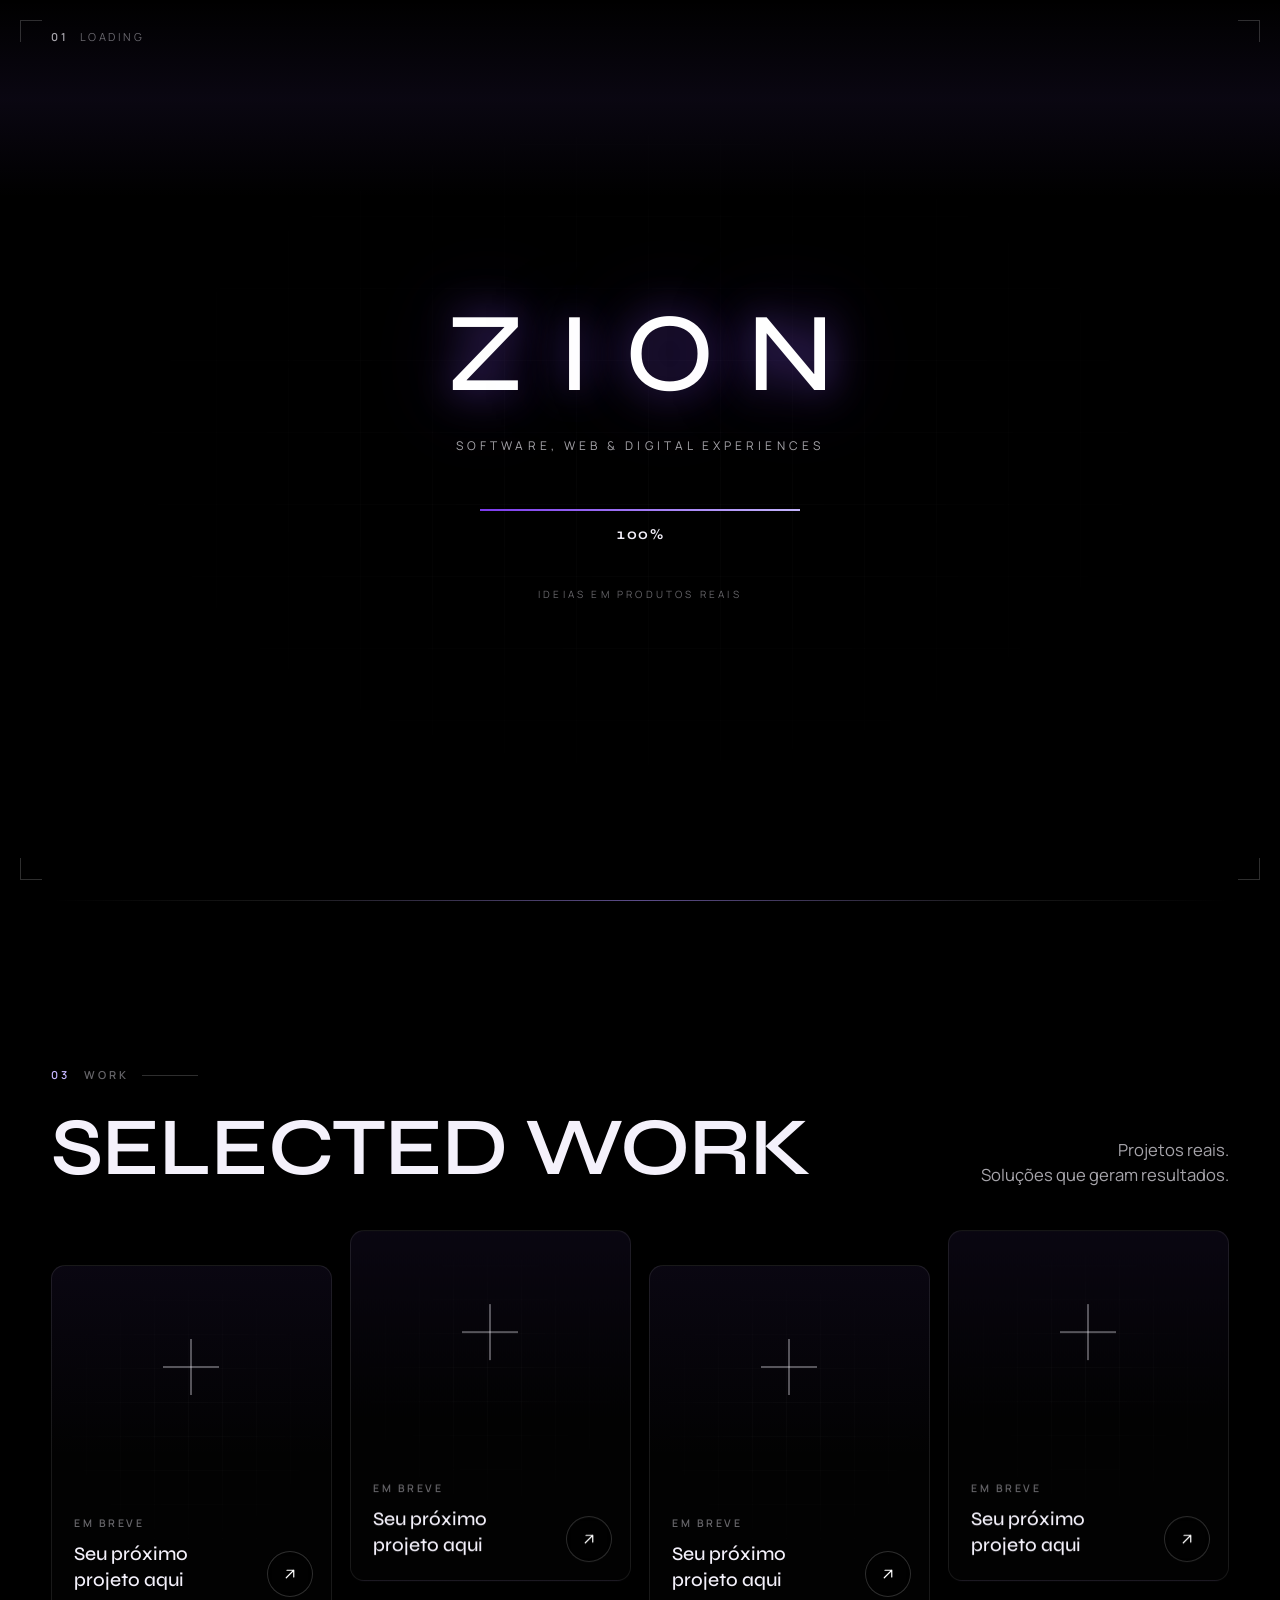
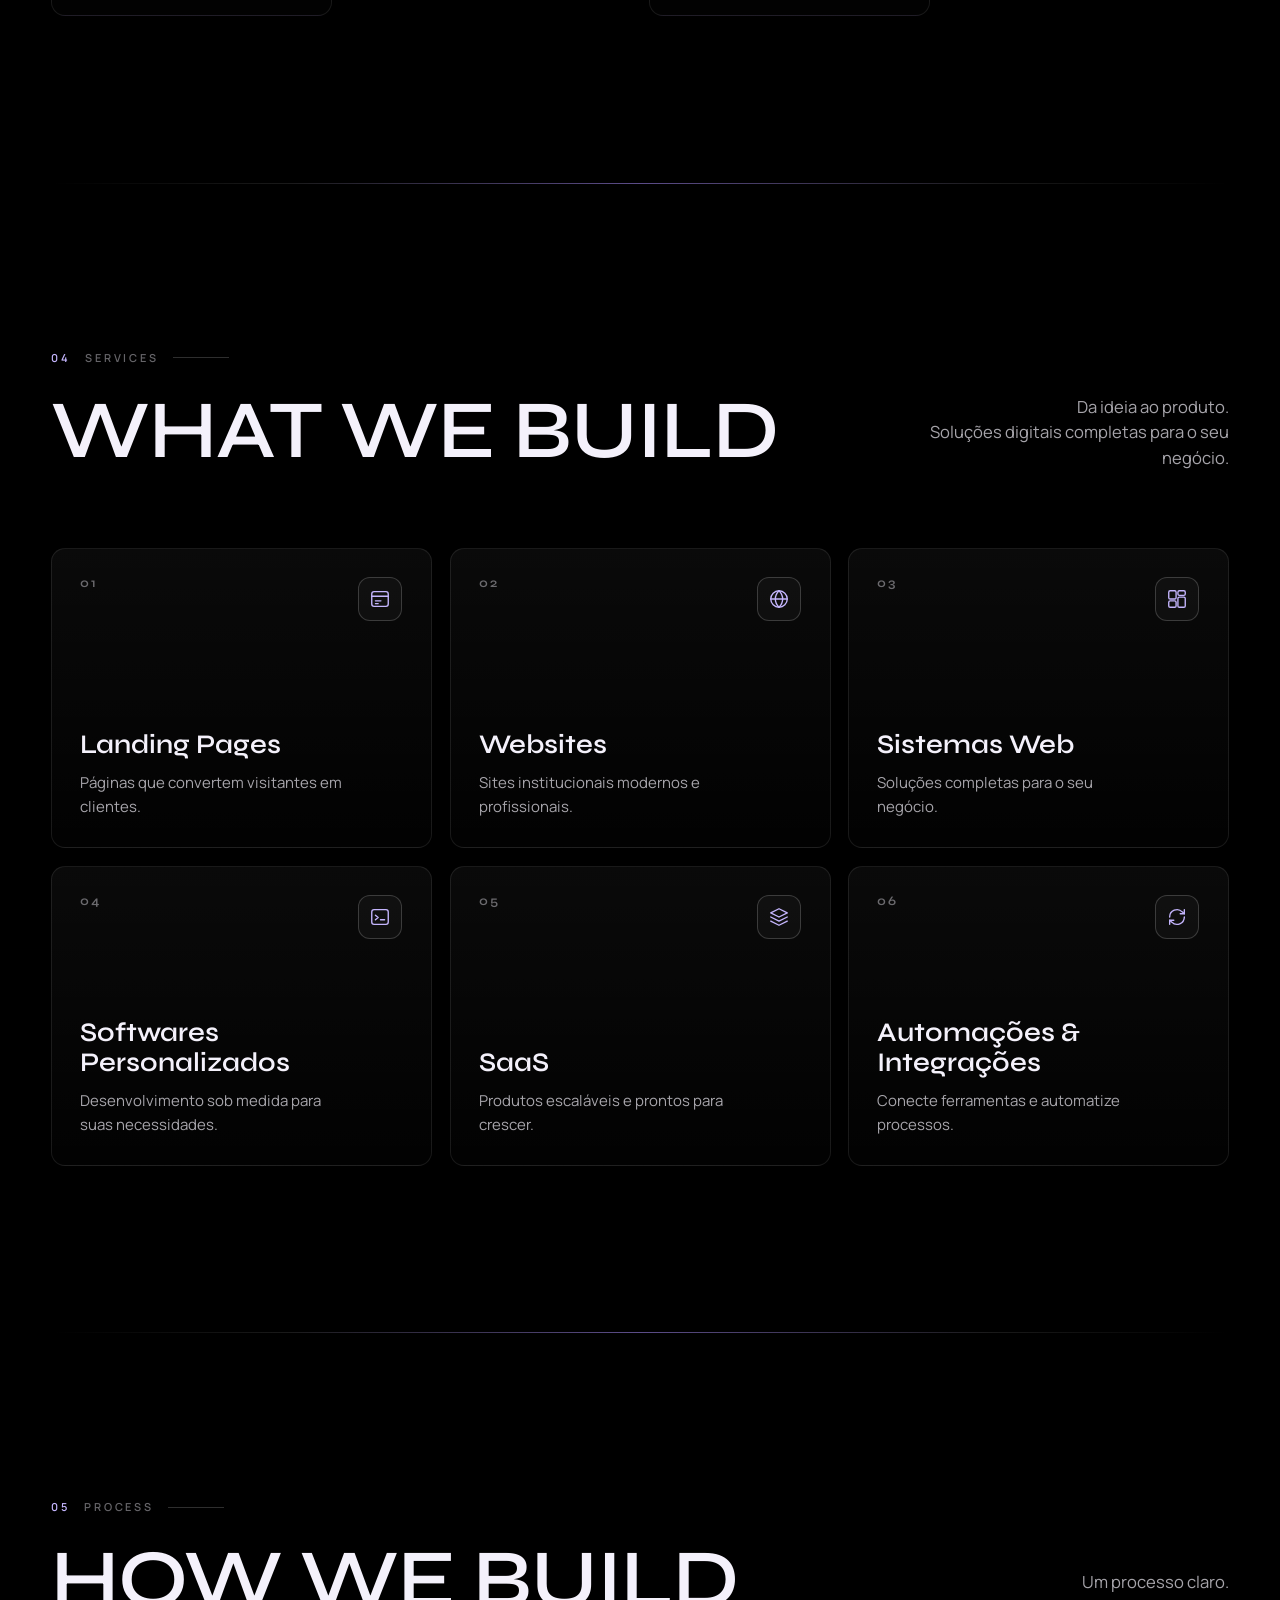
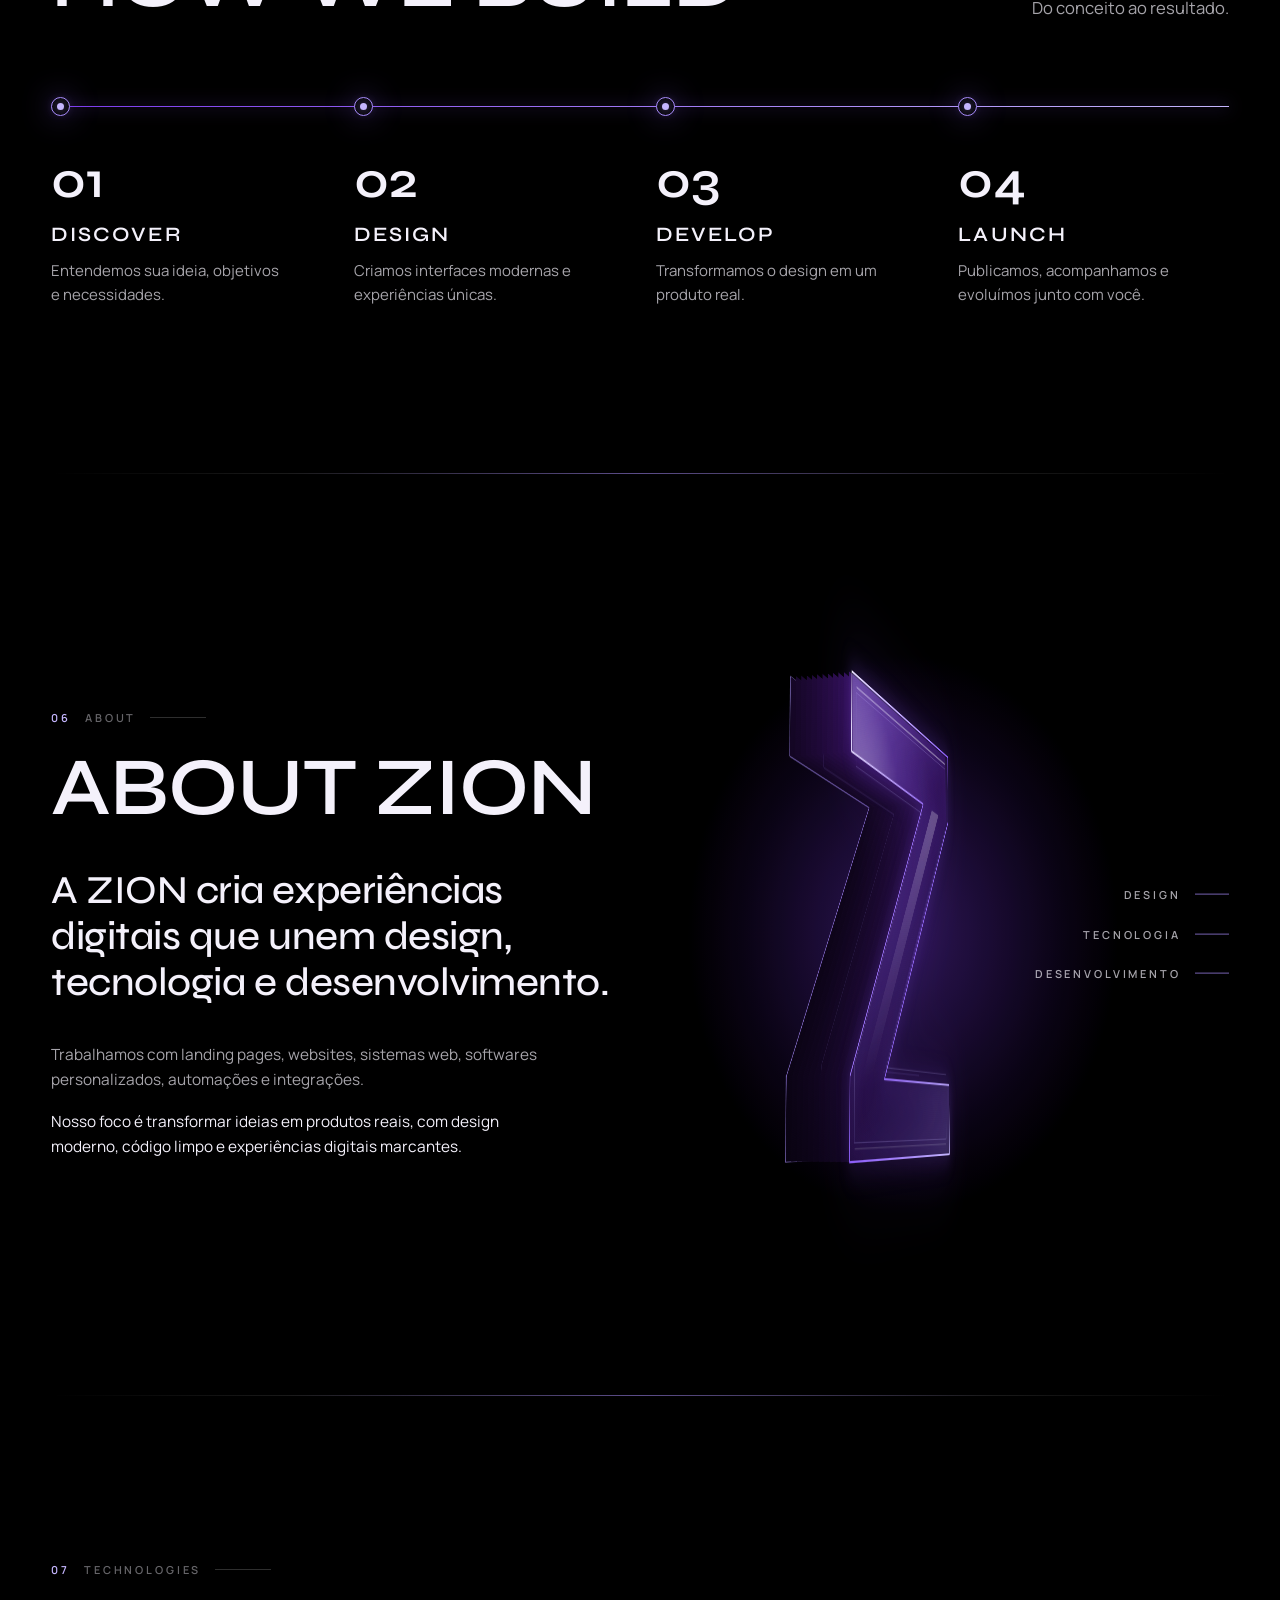
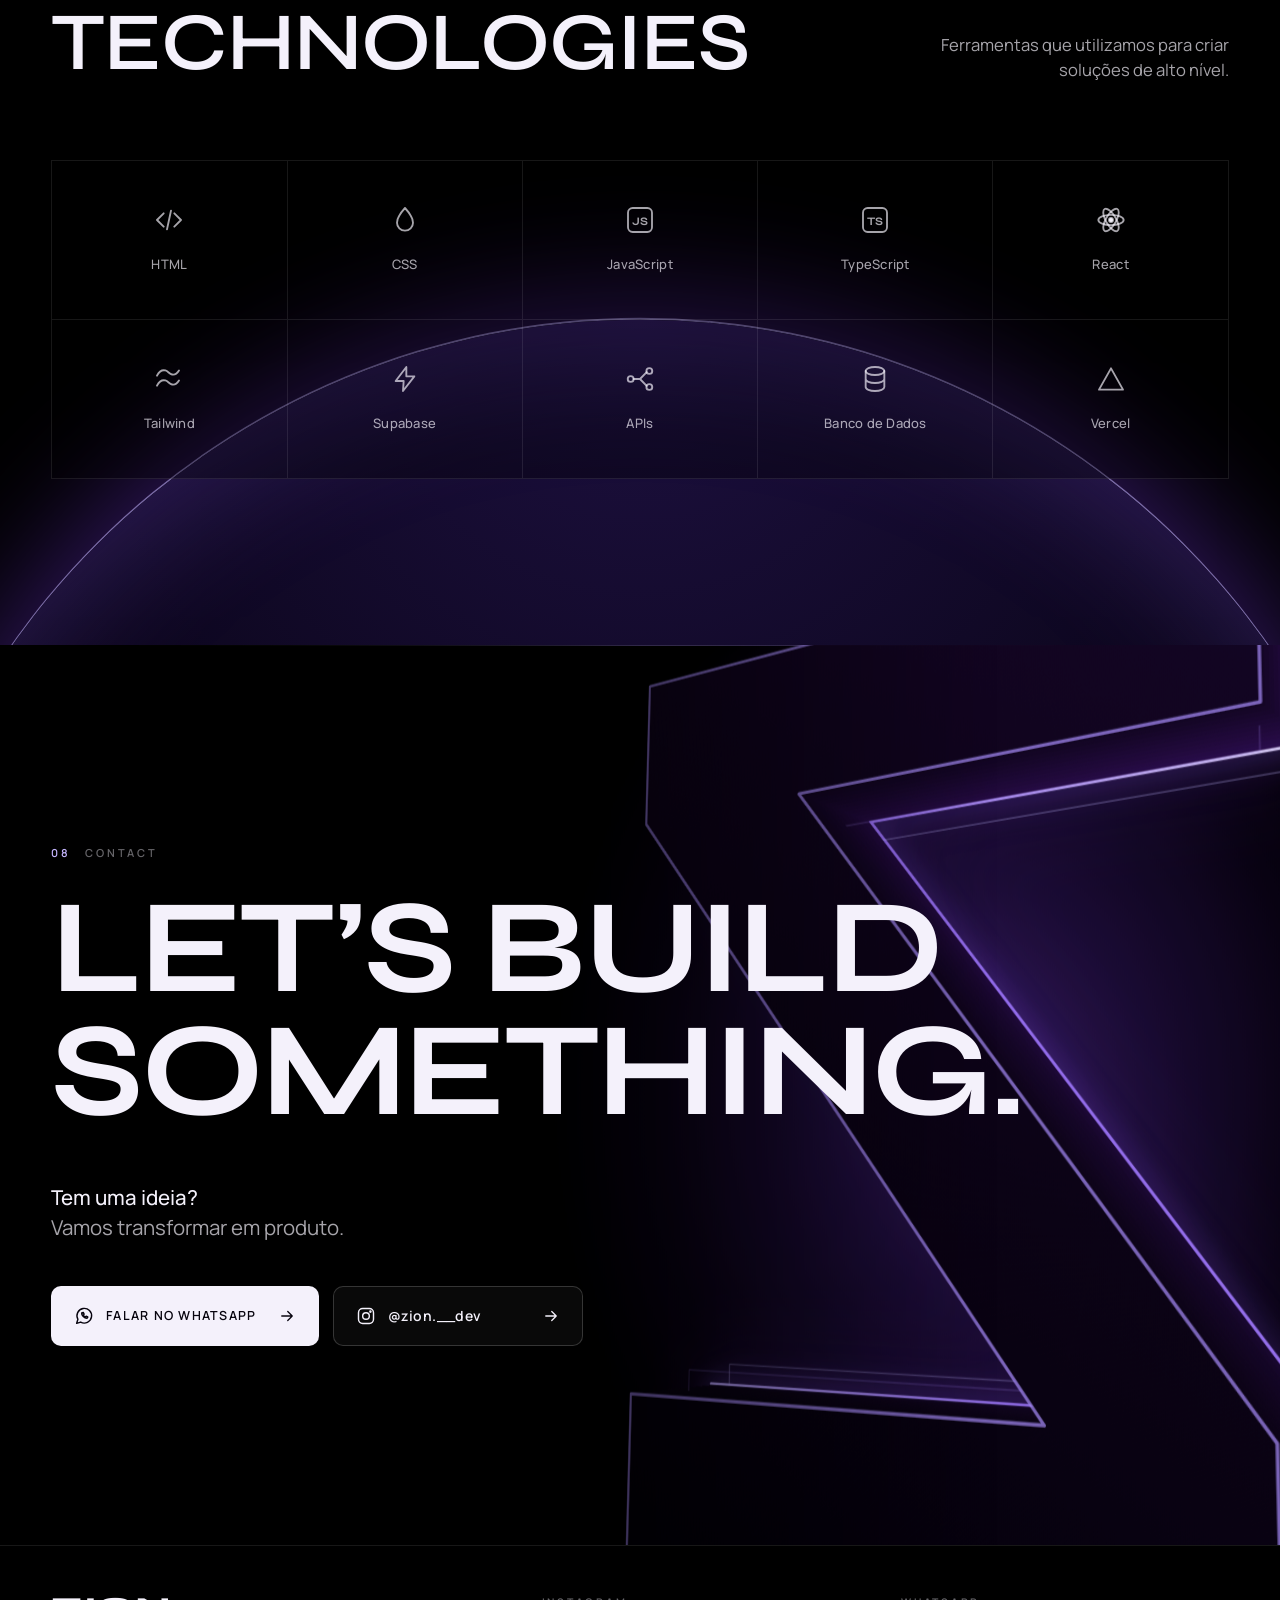
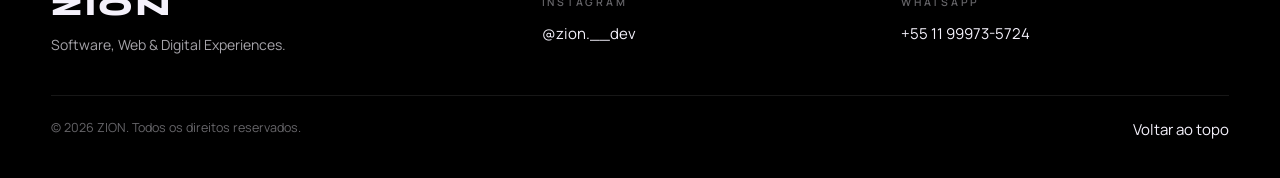
==== index.html @ 2db2b6b7 "Add files via upload" ====
<!doctype html>
<html lang="pt-BR">
<head>
<meta charset="utf-8">
<meta name="viewport" content="width=device-width, initial-scale=1, viewport-fit=cover">
<title>ZION — Software, Web &amp; Digital Experiences</title>
<meta name="description" content="A ZION cria landing pages, websites, sistemas, softwares personalizados e experiências digitais modernas.">
<meta name="robots" content="index, follow, max-image-preview:large">
<meta name="theme-color" content="#000000">
<meta name="color-scheme" content="dark">

<link rel="icon" href="favicon.svg" type="image/svg+xml">
<link rel="apple-touch-icon" href="favicon.svg">

<!-- Open Graph / Twitter
     Depois de publicar, troque "og-image.png" pelo endereço completo (ex.: https://seudominio.com/og-image.png)
     e adicione <link rel="canonical" href="https://seudominio.com/"> -->
<meta property="og:type" content="website">
<meta property="og:locale" content="pt_BR">
<meta property="og:site_name" content="ZION">
<meta property="og:title" content="ZION — Software, Web &amp; Digital Experiences">
<meta property="og:description" content="A ZION cria landing pages, websites, sistemas, softwares personalizados e experiências digitais modernas.">
<meta property="og:image" content="og-image.png">
<meta property="og:image:width" content="1200">
<meta property="og:image:height" content="630">
<meta property="og:image:alt" content="ZION — um grande Z 3D em cristal roxo sobre fundo preto">
<meta name="twitter:card" content="summary_large_image">
<meta name="twitter:title" content="ZION — Software, Web &amp; Digital Experiences">
<meta name="twitter:description" content="A ZION cria landing pages, websites, sistemas, softwares personalizados e experiências digitais modernas.">
<meta name="twitter:image" content="og-image.png">

<link rel="preconnect" href="https://fonts.googleapis.com">
<link rel="preconnect" href="https://fonts.gstatic.com" crossorigin>
<link href="https://fonts.googleapis.com/css2?family=Manrope:wght@300;400;500;600;700&family=Syne:wght@500;600;700;800&display=swap" rel="stylesheet">

<script type="application/ld+json">
{
  "@context": "https://schema.org",
  "@type": "ProfessionalService",
  "name": "ZION",
  "slogan": "Software, Web & Digital Experiences",
  "description": "A ZION cria landing pages, websites, sistemas, softwares personalizados e experiências digitais modernas.",
  "telephone": "+5511999735724",
  "sameAs": ["https://instagram.com/zion.__dev"],
  "serviceType": ["Landing Pages", "Websites", "Sistemas Web", "Softwares Personalizados", "SaaS", "Automações e Integrações"]
}
</script>

<script>
  /* Marca o documento como "com JS" e decide se o loading aparece (apenas 1x por sessão). */
  (function () {
    var r = document.documentElement;
    r.classList.add('js');
    var seen = false;
    try { seen = sessionStorage.getItem('zion:loaded') === '1'; } catch (e) {}
    if (!seen) r.classList.add('is-loading');
    /* rede de segurança: nunca deixa o loading preso */
    setTimeout(function () { r.classList.remove('is-loading'); }, 9000);
  })();
</script>

<link rel="stylesheet" href="style.css">
</head>

<body>
<a class="skip" href="#work">Ir para o conteúdo</a>

<!-- Ícones reutilizáveis -->
<svg width="0" height="0" style="position:absolute" aria-hidden="true" focusable="false">
  <symbol id="i-arrow" viewBox="0 0 24 24"><path d="M5 12h14M13 6l6 6-6 6"/></symbol>
  <symbol id="i-up-right" viewBox="0 0 24 24"><path d="M7 17 17 7M8 7h9v9"/></symbol>
  <symbol id="i-insta" viewBox="0 0 24 24"><rect x="3" y="3" width="18" height="18" rx="5"/><circle cx="12" cy="12" r="4"/><circle cx="17.3" cy="6.7" r=".7" fill="currentColor"/></symbol>
  <symbol id="i-wa" viewBox="0 0 24 24"><path d="M3.2 20.8 4.7 16A8.8 8.8 0 1 1 8 19.3z"/><path d="M9.2 8.4c-.3 2.9 3.2 6.4 6.3 6.4l1.1-1.6-2.1-1-1 .9a4.4 4.4 0 0 1-2.3-2.3l.9-1-1-2.1z"/></symbol>
</svg>

<!-- =========================================================
     01 — LOADING
     ========================================================= -->
<div class="loader" id="loader" aria-hidden="true">
  <div class="loader__grid"></div>
  <i class="loader__scan"></i>
  <span class="loader__corner loader__corner--tl"></span>
  <span class="loader__corner loader__corner--tr"></span>
  <span class="loader__corner loader__corner--bl"></span>
  <span class="loader__corner loader__corner--br"></span>
  <p class="loader__label"><b>01</b>Loading</p>
  <div class="loader__mid">
    <div class="loader__logo"><span style="--i:0">Z</span><span style="--i:1">I</span><span style="--i:2">O</span><span style="--i:3">N</span></div>
    <p class="loader__sub">Software, Web &amp; Digital Experiences</p>
    <div class="loader__bar"><i id="ld-bar"></i></div>
    <p class="loader__pct" id="ld-pct">00%</p>
    <p class="loader__foot">Ideias em produtos reais</p>
  </div>
</div>

<div class="atmos" aria-hidden="true">
  <div class="atmos__grid"></div>
  <div class="atmos__grain"></div>
  <div class="atmos__vignette"></div>
</div>
<canvas id="fx" aria-hidden="true"></canvas>

<!-- Navegação -->
<header class="nav" id="nav">
  <a class="logo" href="#top" aria-label="ZION — início">ZION</a>
  <nav class="nav__links" aria-label="Principal">
    <a href="#work">Work</a>
    <a href="#services">Services</a>
    <a href="#about">About</a>
    <a href="#contact">Contact</a>
  </nav>
  <div class="nav__right">
    <a class="btn btn--sm" href="https://wa.me/5511999735724?text=Ol%C3%A1!%20Conheci%20a%20ZION%20pelo%20portf%C3%B3lio%20e%20gostaria%20de%20conversar%20sobre%20um%20projeto." target="_blank" rel="noopener" data-magnetic>
      <span class="btn__in">Falar com a ZION</span><i class="btn__dot"></i>
    </a>
    <button class="burger" id="burger" type="button" aria-label="Abrir menu" aria-expanded="false" aria-controls="menu"><i></i><i></i></button>
  </div>
</header>

<div class="menu" id="menu" aria-hidden="true">
  <nav aria-label="Menu mobile">
    <a href="#work" style="--i:0">Work</a>
    <a href="#services" style="--i:1">Services</a>
    <a href="#process" style="--i:2">Process</a>
    <a href="#about" style="--i:3">About</a>
    <a href="#contact" style="--i:4">Contact</a>
  </nav>
  <div class="menu__foot">
    <a href="https://instagram.com/zion.__dev" target="_blank" rel="noopener">@zion.__dev</a>
    <a href="https://wa.me/5511999735724" target="_blank" rel="noopener">+55 11 99973-5724</a>
  </div>
</div>

<main id="main">

<!-- =========================================================
     02 — HERO
     ========================================================= -->
<section class="hero" id="top" aria-label="Apresentação">
  <div class="hero__light" id="hero-light"></div>
  <div class="hero__floor" id="hero-floor"></div>

  <div class="hero__inner">
    <div class="hero__left">
      <ul class="hero__tags" aria-label="Pilares da ZION" data-mouse="7">
        <li data-intro style="--d:1500">Ideas</li>
        <li data-intro style="--d:1620">Design</li>
        <li data-intro style="--d:1740">Technology</li>
        <li data-intro style="--d:1860">Results</li>
      </ul>
    </div>

    <div class="hero__center">
      <div class="hero__z z3d" data-z="hero" data-layers="16" aria-hidden="true" data-intro style="--d:250"></div>
      <div class="hero__title">
        <h1 data-mouse="-9">
          <span class="hero__word" data-split="chars" data-hero style="--d0:650ms">ZION</span>
          <span class="sr-only"> — Software, Web &amp; Digital Experiences</span>
        </h1>
        <p class="hero__tag" data-intro style="--d:1350">Software, Web &amp; Digital Experiences</p>
      </div>
    </div>

    <div class="hero__right">
      <p class="hero__desc" data-intro style="--d:1500">Criamos experiências digitais, websites, sistemas e softwares personalizados para transformar ideias em produtos reais.</p>
      <div class="hero__ctas">
        <a class="btn btn--solid" href="#work" data-magnetic data-intro style="--d:1650"><span class="btn__in">Ver projetos</span><svg class="ar" viewBox="0 0 24 24" aria-hidden="true"><use href="#i-arrow"/></svg></a>
        <a class="btn" href="https://wa.me/5511999735724?text=Ol%C3%A1!%20Conheci%20a%20ZION%20pelo%20portf%C3%B3lio%20e%20gostaria%20de%20conversar%20sobre%20um%20projeto." target="_blank" rel="noopener" data-magnetic data-intro style="--d:1780"><span class="btn__in">Falar com a ZION</span><i class="btn__dot"></i></a>
      </div>
      <div class="socials" data-intro style="--d:1920">
        <a href="https://instagram.com/zion.__dev" target="_blank" rel="noopener" data-cursor="Abrir">
          <svg viewBox="0 0 24 24" aria-hidden="true"><use href="#i-insta"/></svg>
          <span><small>Instagram</small>@zion.__dev</span>
        </a>
        <a href="https://wa.me/5511999735724" target="_blank" rel="noopener" data-cursor="Abrir">
          <svg viewBox="0 0 24 24" aria-hidden="true"><use href="#i-wa"/></svg>
          <span><small>WhatsApp</small>+55 11 99973-5724</span>
        </a>
      </div>
    </div>
  </div>

  <a class="hero__scroll" href="#work" data-intro style="--d:2100" aria-label="Rolar para os projetos"><i></i>Scroll</a>
  <span class="hero__mark float" aria-hidden="true"></span>
</section>

<!-- =========================================================
     03 — SELECTED WORK
     ========================================================= -->
<section class="section" id="work" aria-labelledby="work-title">
  <div class="wrap">
    <div class="shead">
      <p class="idx"><b>03</b>Work<i data-line></i></p>
      <h2 class="h2" id="work-title" data-split="words">Selected Work</h2>
      <p class="shead__note" data-reveal><span>Projetos reais.</span><span>Soluções que geram resultados.</span></p>
    </div>
    <div class="work-grid" id="work-grid"></div>
  </div>
</section>

<!-- =========================================================
     04 — SERVICES
     ========================================================= -->
<section class="section" id="services" aria-labelledby="services-title">
  <div class="wrap">
    <div class="shead">
      <p class="idx"><b>04</b>Services<i data-line></i></p>
      <h2 class="h2" id="services-title" data-split="words">What we build</h2>
      <p class="shead__note" data-reveal>Da ideia ao produto.<br>Soluções digitais completas para o seu negócio.</p>
    </div>

    <div class="services-grid" data-stagger="3">
      <div class="cell" data-reveal><article class="card svc" data-tilt>
        <div class="svc__top"><span class="svc__n">01</span><span class="svc__ico"><svg viewBox="0 0 24 24" aria-hidden="true"><rect x="3" y="4" width="18" height="16" rx="2.5"/><path d="M3 9h18M7 14h6M7 17h3"/></svg></span></div>
        <div><h3 class="svc__title">Landing Pages</h3><p class="svc__desc">Páginas que convertem visitantes em clientes.</p></div>
      </article></div>

      <div class="cell" data-reveal><article class="card svc" data-tilt>
        <div class="svc__top"><span class="svc__n">02</span><span class="svc__ico"><svg viewBox="0 0 24 24" aria-hidden="true"><circle cx="12" cy="12" r="9"/><path d="M3 12h18M12 3c2.6 2.6 4 5.6 4 9s-1.4 6.4-4 9c-2.6-2.6-4-5.6-4-9s1.4-6.4 4-9z"/></svg></span></div>
        <div><h3 class="svc__title">Websites</h3><p class="svc__desc">Sites institucionais modernos e profissionais.</p></div>
      </article></div>

      <div class="cell" data-reveal><article class="card svc" data-tilt>
        <div class="svc__top"><span class="svc__n">03</span><span class="svc__ico"><svg viewBox="0 0 24 24" aria-hidden="true"><rect x="3" y="3" width="8" height="9" rx="1.5"/><rect x="13" y="3" width="8" height="5" rx="1.5"/><rect x="13" y="10" width="8" height="11" rx="1.5"/><rect x="3" y="14" width="8" height="7" rx="1.5"/></svg></span></div>
        <div><h3 class="svc__title">Sistemas Web</h3><p class="svc__desc">Soluções completas para o seu negócio.</p></div>
      </article></div>

      <div class="cell" data-reveal><article class="card svc" data-tilt>
        <div class="svc__top"><span class="svc__n">04</span><span class="svc__ico"><svg viewBox="0 0 24 24" aria-hidden="true"><rect x="3" y="4" width="18" height="16" rx="2.5"/><path d="m7 10 3 2.5L7 15M12.5 15H17"/></svg></span></div>
        <div><h3 class="svc__title">Softwares Personalizados</h3><p class="svc__desc">Desenvolvimento sob medida para suas necessidades.</p></div>
      </article></div>

      <div class="cell" data-reveal><article class="card svc" data-tilt>
        <div class="svc__top"><span class="svc__n">05</span><span class="svc__ico"><svg viewBox="0 0 24 24" aria-hidden="true"><path d="m12 3 9 4.5-9 4.5-9-4.5z"/><path d="m3 12 9 4.5 9-4.5"/><path d="m3 16.5 9 4.5 9-4.5"/></svg></span></div>
        <div><h3 class="svc__title">SaaS</h3><p class="svc__desc">Produtos escaláveis e prontos para crescer.</p></div>
      </article></div>

      <div class="cell" data-reveal><article class="card svc" data-tilt>
        <div class="svc__top"><span class="svc__n">06</span><span class="svc__ico"><svg viewBox="0 0 24 24" aria-hidden="true"><path d="M4 12a8 8 0 0 1 13.7-5.6L20 8.5"/><path d="M20 4v4.5h-4.5"/><path d="M20 12a8 8 0 0 1-13.7 5.6L4 15.5"/><path d="M4 20v-4.5h4.5"/></svg></span></div>
        <div><h3 class="svc__title">Automações &amp; Integrações</h3><p class="svc__desc">Conecte ferramentas e automatize processos.</p></div>
      </article></div>
    </div>
  </div>
</section>

<!-- =========================================================
     05 — PROCESS
     ========================================================= -->
<section class="section" id="process" aria-labelledby="process-title">
  <div class="wrap">
    <div class="shead">
      <p class="idx"><b>05</b>Process<i data-line></i></p>
      <h2 class="h2" id="process-title" data-split="words">How we build</h2>
      <p class="shead__note" data-reveal><span>Um processo claro.</span><span>Do conceito ao resultado.</span></p>
    </div>

    <div class="steps" id="steps">
      <div class="steps__track" aria-hidden="true"><div class="steps__fill"></div></div>
      <article class="step" data-reveal style="--i:0"><span class="step__node" aria-hidden="true"></span><p class="step__n">01</p><h3 class="step__t">Discover</h3><p class="step__d">Entendemos sua ideia, objetivos e necessidades.</p></article>
      <article class="step" data-reveal style="--i:1"><span class="step__node" aria-hidden="true"></span><p class="step__n">02</p><h3 class="step__t">Design</h3><p class="step__d">Criamos interfaces modernas e experiências únicas.</p></article>
      <article class="step" data-reveal style="--i:2"><span class="step__node" aria-hidden="true"></span><p class="step__n">03</p><h3 class="step__t">Develop</h3><p class="step__d">Transformamos o design em um produto real.</p></article>
      <article class="step" data-reveal style="--i:3"><span class="step__node" aria-hidden="true"></span><p class="step__n">04</p><h3 class="step__t">Launch</h3><p class="step__d">Publicamos, acompanhamos e evoluímos junto com você.</p></article>
    </div>
  </div>
</section>

<!-- =========================================================
     06 — ABOUT
     ========================================================= -->
<section class="section" id="about" aria-labelledby="about-title">
  <div class="wrap about">
    <div class="about__text">
      <p class="idx"><b>06</b>About<i data-line></i></p>
      <h2 class="h2" id="about-title" data-split="words" style="margin-top:22px">About ZION</h2>
      <p class="about__lead" data-reveal>A ZION cria experiências digitais que unem design, tecnologia e desenvolvimento.</p>
      <div class="about__body" data-reveal>
        <p>Trabalhamos com landing pages, websites, sistemas web, softwares personalizados, automações e integrações.</p>
        <p>Nosso foco é transformar ideias em produtos reais, com design moderno, código limpo e experiências digitais marcantes.</p>
      </div>
    </div>
    <div class="about__viz">
      <div class="z3d" data-z="about" data-layers="12" aria-hidden="true"></div>
      <ul class="about__pillars" aria-label="Pilares">
        <li data-reveal style="--i:0">Design</li>
        <li data-reveal style="--i:1">Tecnologia</li>
        <li data-reveal style="--i:2">Desenvolvimento</li>
      </ul>
    </div>
  </div>
</section>

<!-- =========================================================
     07 — TECHNOLOGIES
     Mostre apenas o que a ZION realmente usa: apague o <li> que não fizer sentido.
     ========================================================= -->
<section class="section tech" id="technologies" aria-labelledby="tech-title">
  <div class="tech__planet" data-parallax="-0.05" aria-hidden="true"></div>
  <div class="wrap">
    <div class="shead">
      <p class="idx"><b>07</b>Technologies<i data-line></i></p>
      <h2 class="h2" id="tech-title" data-split="words">Technologies</h2>
      <p class="shead__note" data-reveal>Ferramentas que utilizamos para criar soluções de alto nível.</p>
    </div>

    <ul class="tech__grid" data-stagger="5">
      <li class="tile" data-reveal><svg viewBox="0 0 24 24" aria-hidden="true"><path d="m8 7-5 5 5 5M16 7l5 5-5 5M13.5 5l-3 14"/></svg><span>HTML</span></li>
      <li class="tile" data-reveal><svg viewBox="0 0 24 24" aria-hidden="true"><path d="M12 3s6 6.5 6 11a6 6 0 0 1-12 0c0-4.5 6-11 6-11z"/></svg><span>CSS</span></li>
      <li class="tile" data-reveal><svg viewBox="0 0 24 24" aria-hidden="true"><rect x="3" y="3" width="18" height="18" rx="3.5"/><text x="12" y="15.6" text-anchor="middle">JS</text></svg><span>JavaScript</span></li>
      <li class="tile" data-reveal><svg viewBox="0 0 24 24" aria-hidden="true"><rect x="3" y="3" width="18" height="18" rx="3.5"/><text x="12" y="15.6" text-anchor="middle">TS</text></svg><span>TypeScript</span></li>
      <li class="tile" data-reveal><svg viewBox="0 0 24 24" aria-hidden="true"><circle cx="12" cy="12" r="1.5" fill="currentColor"/><ellipse cx="12" cy="12" rx="9.5" ry="3.8"/><ellipse cx="12" cy="12" rx="9.5" ry="3.8" transform="rotate(60 12 12)"/><ellipse cx="12" cy="12" rx="9.5" ry="3.8" transform="rotate(120 12 12)"/></svg><span>React</span></li>
      <li class="tile" data-reveal><svg viewBox="0 0 24 24" aria-hidden="true"><path d="M3 9.5c1.7-3.3 3.8-4.6 6.3-3.9 2 .6 3 2.6 5 3 1.8.4 3.5-.3 5.2-3"/><path d="M3 17c1.7-3.3 3.8-4.6 6.3-3.9 2 .6 3 2.6 5 3 1.8.4 3.5-.3 5.2-3"/></svg><span>Tailwind</span></li>
      <li class="tile" data-reveal><svg viewBox="0 0 24 24" aria-hidden="true"><path d="M13 3 5 13.5h6L10.5 21 19 10h-6z"/></svg><span>Supabase</span></li>
      <li class="tile" data-reveal><svg viewBox="0 0 24 24" aria-hidden="true"><circle cx="5" cy="12" r="2.2"/><circle cx="19" cy="6" r="2.2"/><circle cx="19" cy="18" r="2.2"/><path d="M7.2 12H12l5-5.2M12 12l5 5.2"/></svg><span>APIs</span></li>
      <li class="tile" data-reveal><svg viewBox="0 0 24 24" aria-hidden="true"><ellipse cx="12" cy="6" rx="7" ry="3"/><path d="M5 6v6c0 1.7 3.1 3 7 3s7-1.3 7-3V6M5 12v6c0 1.7 3.1 3 7 3s7-1.3 7-3v-6"/></svg><span>Banco de Dados</span></li>
      <li class="tile" data-reveal><svg viewBox="0 0 24 24" aria-hidden="true"><path d="m12 4 9 16H3z"/></svg><span>Vercel</span></li>
    </ul>
  </div>
</section>

<!-- =========================================================
     08 — CONTACT
     ========================================================= -->
<section class="section contact" id="contact" aria-labelledby="contact-title">
  <div class="contact__z z3d" data-z="contact" data-layers="12" aria-hidden="true"></div>
  <div class="contact__shade" aria-hidden="true"></div>
  <div class="wrap">
    <p class="idx" style="margin-bottom:26px"><b>08</b>Contact<i data-line></i></p>
    <h2 class="contact__title" id="contact-title" data-split="words"><span class="line">Let’s build</span><span class="line">something.</span></h2>
    <p class="contact__copy" data-reveal><strong>Tem uma ideia?</strong>Vamos transformar em produto.</p>
    <div class="contact__ctas" data-reveal style="--i:2">
      <a class="btn btn--solid" href="https://wa.me/5511999735724?text=Ol%C3%A1!%20Conheci%20a%20ZION%20pelo%20portf%C3%B3lio%20e%20gostaria%20de%20conversar%20sobre%20um%20projeto." target="_blank" rel="noopener" data-magnetic>
        <span class="btn__in"><svg class="ar" viewBox="0 0 24 24" aria-hidden="true" style="width:20px;height:20px"><use href="#i-wa"/></svg>Falar no WhatsApp</span><svg class="ar" viewBox="0 0 24 24" aria-hidden="true"><use href="#i-arrow"/></svg>
      </a>
      <a class="btn btn--handle" href="https://instagram.com/zion.__dev" target="_blank" rel="noopener" data-magnetic>
        <span class="btn__in"><svg class="ar" viewBox="0 0 24 24" aria-hidden="true" style="width:20px;height:20px"><use href="#i-insta"/></svg>@zion.__dev</span><svg class="ar" viewBox="0 0 24 24" aria-hidden="true"><use href="#i-arrow"/></svg>
      </a>
    </div>
  </div>
</section>

</main>

<!-- =========================================================
     09 — FOOTER
     ========================================================= -->
<footer class="footer">
  <div class="footer__grid">
    <div class="footer__brand">ZION<small>Software, Web &amp; Digital Experiences.</small></div>
    <div><h3>Instagram</h3><a href="https://instagram.com/zion.__dev" target="_blank" rel="noopener">@zion.__dev</a></div>
    <div><h3>WhatsApp</h3><a href="https://wa.me/5511999735724" target="_blank" rel="noopener">+55 11 99973-5724</a></div>
  </div>
  <div class="footer__legal"><span>© <span id="year">2026</span> ZION. Todos os direitos reservados.</span><a href="#top">Voltar ao topo</a></div>
</footer>

<script src="app.js" defer></script>
</body>
</html>
---- style.css ----
/* =========================================================
   ZION — Software, Web & Digital Experiences
   Design tokens
   ========================================================= */
:root {
  --bg: #000;
  --ink: #f4f1fb;
  --ink-2: rgba(244, 241, 251, .68);
  --ink-3: rgba(244, 241, 251, .42);
  --line: rgba(255, 255, 255, .09);
  --line-2: rgba(255, 255, 255, .18);
  --v1: #7c3aed;
  --v2: #8b5cf6;
  --v3: #a78bfa;
  --v4: #c4b5fd;
  --glow: rgba(139, 92, 246, .42);
  --display: 'Syne', 'Arial Black', system-ui, sans-serif;
  --body: 'Manrope', system-ui, -apple-system, 'Segoe UI', Roboto, sans-serif;
  --pad: clamp(20px, 4vw, 64px);
  --ease: cubic-bezier(.22, 1, .36, 1);
  --ease-io: cubic-bezier(.65, 0, .35, 1);
}

*, *::before, *::after { box-sizing: border-box; margin: 0; padding: 0; }
html { -webkit-text-size-adjust: 100%; color-scheme: dark; background: var(--bg); }
body {
  background: var(--bg);
  color: var(--ink);
  font-family: var(--body);
  font-size: 16px;
  line-height: 1.6;
  overflow-x: hidden;
  -webkit-font-smoothing: antialiased;
  -moz-osx-font-smoothing: grayscale;
  text-rendering: optimizeLegibility;
}
html.is-loading, html.is-loading body { overflow: hidden; }
html.menu-open, html.menu-open body { overflow: hidden; }
img, svg { display: block; max-width: 100%; }
a { color: inherit; }
ul { list-style: none; }
button { font: inherit; color: inherit; background: none; border: 0; cursor: pointer; }
::selection { background: var(--v1); color: #fff; }
:focus-visible { outline: 2px solid var(--v3); outline-offset: 3px; border-radius: 6px; }

.sr-only {
  position: absolute; width: 1px; height: 1px; margin: -1px; padding: 0;
  overflow: hidden; clip: rect(0 0 0 0); white-space: nowrap; border: 0;
}
.skip {
  position: fixed; left: 16px; top: -60px; z-index: 400; padding: 10px 16px;
  background: var(--ink); color: #000; border-radius: 8px; font-weight: 600; text-decoration: none;
  transition: top .3s var(--ease);
}
.skip:focus { top: 16px; }

/* =========================================================
   Atmosfera global: grid técnico, grão, vinheta, partículas
   ========================================================= */
.atmos { position: fixed; inset: 0; z-index: 0; pointer-events: none; }
.atmos__grid {
  position: absolute; inset: 0;
  background-image:
    linear-gradient(rgba(255, 255, 255, .045) 1px, transparent 1px),
    linear-gradient(90deg, rgba(255, 255, 255, .045) 1px, transparent 1px);
  background-size: 72px 72px;
  -webkit-mask-image: radial-gradient(ellipse 80% 70% at 50% 40%, #000 20%, transparent 78%);
  mask-image: radial-gradient(ellipse 80% 70% at 50% 40%, #000 20%, transparent 78%);
}
.atmos__grain {
  position: absolute; inset: 0; opacity: .07; mix-blend-mode: screen;
  background-image: url("data:image/svg+xml;utf8,<svg xmlns='http://www.w3.org/2000/svg' width='180' height='180'><filter id='n'><feTurbulence type='fractalNoise' baseFrequency='.85' numOctaves='2' stitchTiles='stitch'/><feColorMatrix values='0 0 0 0 1  0 0 0 0 1  0 0 0 0 1  0 0 0 .9 0'/></filter><rect width='100%' height='100%' filter='url(%23n)'/></svg>");
}
.atmos__vignette {
  position: absolute; inset: 0;
  background: radial-gradient(ellipse 120% 90% at 50% 50%, transparent 55%, rgba(0, 0, 0, .65) 100%);
}
#fx { position: fixed; inset: 0; width: 100%; height: 100%; z-index: 0; pointer-events: none; }

main, .footer { position: relative; z-index: 1; }

/* =========================================================
   Botões
   ========================================================= */
.btn {
  position: relative; display: inline-flex; align-items: center; justify-content: space-between;
  gap: 22px; height: 54px; padding: 0 22px; border-radius: 10px;
  font: 600 12.5px/1 var(--body); letter-spacing: .1em; text-transform: uppercase; text-decoration: none;
  color: var(--ink); border: 1px solid var(--line-2);
  background: rgba(255, 255, 255, .035);
  -webkit-backdrop-filter: blur(10px); backdrop-filter: blur(10px);
  transition: border-color .4s var(--ease), box-shadow .5s var(--ease), background .4s var(--ease), color .3s;
  will-change: transform;
}
.btn__in { display: inline-flex; align-items: center; gap: 12px; will-change: transform; }
.btn .ar { width: 18px; height: 18px; stroke: currentColor; fill: none; stroke-width: 1.7; stroke-linecap: round; stroke-linejoin: round; transition: transform .5s var(--ease); flex: none; }
.btn:hover .ar { transform: translateX(5px); }
.btn:hover { border-color: rgba(167, 139, 250, .75); box-shadow: 0 0 44px -8px var(--glow), inset 0 0 22px -12px var(--v3); }
.btn--solid { background: var(--ink); color: #07040e; border-color: transparent; }
.btn--solid:hover { background: #fff; box-shadow: 0 0 60px -6px rgba(167, 139, 250, .7); border-color: transparent; }
.btn__dot { width: 8px; height: 8px; border-radius: 50%; background: var(--v2); box-shadow: 0 0 12px var(--v2); flex: none; }
.btn--handle { text-transform: none; letter-spacing: .03em; font-size: 14px; }
.btn--sm { height: 42px; padding: 0 16px; font-size: 11.5px; gap: 14px; }

/* =========================================================
   Navegação
   ========================================================= */
.nav {
  position: fixed; inset: 0 0 auto 0; z-index: 90;
  display: flex; align-items: center; justify-content: space-between;
  padding: 18px var(--pad);
  transition: transform .7s var(--ease), background .5s, border-color .5s;
  border-bottom: 1px solid transparent;
}
.nav.is-solid {
  background: rgba(0, 0, 0, .55);
  -webkit-backdrop-filter: blur(16px); backdrop-filter: blur(16px);
  border-bottom-color: var(--line);
}
.nav.is-hidden { transform: translate3d(0, -110%, 0); }
.logo { font: 800 22px/1 var(--display); letter-spacing: .1em; text-decoration: none; color: var(--ink); position: relative; z-index: 95; }
.nav__links { display: flex; gap: clamp(22px, 3.2vw, 48px); }
.nav__links a {
  position: relative; font-size: 14px; font-weight: 500; text-decoration: none; color: var(--ink-2);
  padding: 6px 0; transition: color .3s;
}
.nav__links a::after {
  content: ""; position: absolute; left: 0; right: 0; bottom: 0; height: 1px; background: var(--v3);
  transform: scaleX(0); transform-origin: right; transition: transform .6s var(--ease);
}
.nav__links a:hover, .nav__links a[aria-current="true"] { color: var(--ink); }
.nav__links a:hover::after, .nav__links a[aria-current="true"]::after { transform: scaleX(1); transform-origin: left; }
.nav__right { display: flex; align-items: center; gap: 14px; position: relative; z-index: 95; }

.burger { display: none; width: 46px; height: 46px; border-radius: 10px; border: 1px solid var(--line-2); position: relative; background: rgba(255, 255, 255, .04); }
.burger i { position: absolute; left: 14px; right: 14px; height: 1.5px; background: var(--ink); transition: transform .6s var(--ease), top .6s var(--ease); }
.burger i:nth-child(1) { top: 18px; }
.burger i:nth-child(2) { top: 26px; }
.menu-open .burger i:nth-child(1) { top: 22px; transform: rotate(45deg); }
.menu-open .burger i:nth-child(2) { top: 22px; transform: rotate(-45deg); }

.menu {
  position: fixed; inset: 0; z-index: 80; background: #020106;
  display: flex; flex-direction: column; justify-content: center; padding: 100px var(--pad) 48px;
  clip-path: circle(0 at calc(100% - 44px) 40px); visibility: hidden;
  transition: clip-path .9s var(--ease-io), visibility 0s .9s;
}
.menu::before {
  content: ""; position: absolute; inset: 0; pointer-events: none;
  background: radial-gradient(500px circle at 80% 20%, rgba(124, 58, 237, .28), transparent 65%);
}
.menu-open .menu { clip-path: circle(150% at calc(100% - 44px) 40px); visibility: visible; transition: clip-path .9s var(--ease-io), visibility 0s; }
.menu nav { display: flex; flex-direction: column; gap: 6px; position: relative; }
.menu nav a {
  font: 600 clamp(38px, 11vw, 64px)/1.1 var(--display); text-decoration: none; text-transform: uppercase;
  opacity: 0; transform: translate3d(0, 30px, 0); transition: opacity .6s, transform .8s var(--ease);
}
.menu-open .menu nav a { opacity: 1; transform: none; transition-delay: calc(.25s + var(--i) * .07s); }
.menu__foot { position: relative; margin-top: 48px; display: grid; gap: 6px; color: var(--ink-2); font-size: 14px; }
.menu__foot a { text-decoration: none; }

/* =========================================================
   Loading
   ========================================================= */
.loader { display: none; position: fixed; inset: 0; z-index: 300; background: #000; overflow: hidden; }
html.is-loading .loader { display: grid; place-items: center; }
.loader::after {
  content: ""; position: absolute; left: 0; right: 0; bottom: 0; height: 1px;
  background: linear-gradient(90deg, transparent, var(--v3), transparent);
  box-shadow: 0 0 36px 5px rgba(139, 92, 246, .55); opacity: 0; transition: opacity .3s;
}
.loader.is-out { transform: translate3d(0, -101%, 0); transition: transform 1.2s var(--ease-io) .45s; }
.loader.is-out::after { opacity: 1; }
.loader__grid {
  position: absolute; inset: 0; opacity: .6;
  background-image: linear-gradient(rgba(255, 255, 255, .04) 1px, transparent 1px), linear-gradient(90deg, rgba(255, 255, 255, .04) 1px, transparent 1px);
  background-size: 72px 72px;
  -webkit-mask-image: radial-gradient(ellipse 60% 55% at 50% 50%, #000, transparent 75%);
  mask-image: radial-gradient(ellipse 60% 55% at 50% 50%, #000, transparent 75%);
}
.loader__label { position: absolute; top: 28px; left: var(--pad); font-size: 11px; letter-spacing: .22em; text-transform: uppercase; color: var(--ink-3); }
.loader__label b { font-weight: 600; color: var(--ink-2); margin-right: 12px; }
.loader__corner { position: absolute; width: 22px; height: 22px; border: 0 solid var(--line-2); }
.loader__corner--tl { top: 20px; left: 20px; border-width: 1px 0 0 1px; }
.loader__corner--tr { top: 20px; right: 20px; border-width: 1px 1px 0 0; }
.loader__corner--bl { bottom: 20px; left: 20px; border-width: 0 0 1px 1px; }
.loader__corner--br { bottom: 20px; right: 20px; border-width: 0 1px 1px 0; }
.loader__mid { position: relative; text-align: center; display: grid; justify-items: center; transition: transform 1.1s var(--ease-io), opacity .8s, filter 1s; }
.loader.is-out .loader__mid { transform: scale(1.4); opacity: 0; filter: blur(16px); }
.loader__logo {
  font: 500 clamp(46px, 9.5vw, 112px)/1 var(--display); letter-spacing: .3em; margin-right: -.3em;
  color: #fff; text-shadow: 0 0 40px rgba(139, 92, 246, .55), 0 0 90px rgba(124, 58, 237, .35);
  animation: glitch 4.2s steps(1) 1.6s 1;
}
.loader__logo span { display: inline-block; opacity: 0; animation: ldIn 1.2s var(--ease) forwards; animation-delay: calc(.2s + var(--i) * .13s); }
@keyframes ldIn { from { opacity: 0; filter: blur(20px); transform: translate3d(0, 26px, 0) scale(1.12); } to { opacity: 1; filter: blur(0); transform: none; } }
@keyframes glitch {
  0%, 100% { transform: none; }
  30% { text-shadow: -3px 0 rgba(167, 139, 250, .85), 3px 0 rgba(255, 255, 255, .4), 0 0 40px rgba(139, 92, 246, .55); transform: translate3d(1px, 0, 0); }
  32% { transform: none; }
  61% { text-shadow: 2px 0 rgba(167, 139, 250, .7), -2px 0 rgba(255, 255, 255, .35), 0 0 40px rgba(139, 92, 246, .55); clip-path: inset(38% 0 42% 0); }
  62% { clip-path: none; }
}
.loader__sub { margin-top: 26px; font-size: clamp(9px, 1.4vw, 12px); letter-spacing: .34em; text-transform: uppercase; color: var(--ink-2); opacity: 0; animation: ldFade 1s var(--ease) 1s forwards; }
.loader__bar { position: relative; margin-top: 54px; width: min(320px, 62vw); height: 2px; background: rgba(255, 255, 255, .12); overflow: hidden; opacity: 0; animation: ldFade 1s var(--ease) 1.1s forwards; }
.loader__bar i { position: absolute; inset: 0; transform-origin: left; transform: scaleX(0); background: linear-gradient(90deg, var(--v1), var(--v4)); box-shadow: 0 0 16px var(--v2); }
.loader__pct { margin-top: 16px; font: 600 15px/1 var(--display); font-variant-numeric: tabular-nums; letter-spacing: .08em; opacity: 0; animation: ldFade 1s var(--ease) 1.1s forwards; min-width: 4ch; }
.loader__foot { margin-top: 44px; font-size: 10px; letter-spacing: .32em; text-transform: uppercase; color: var(--ink-3); opacity: 0; animation: ldFade 1s var(--ease) 1.4s forwards; }
@keyframes ldFade { to { opacity: 1; } }
.loader__scan { position: absolute; left: 0; right: 0; top: 0; height: 22vh; pointer-events: none; background: linear-gradient(180deg, transparent, rgba(139, 92, 246, .07), transparent); animation: scan 3.2s linear infinite; }
@keyframes scan { from { transform: translate3d(0, -30vh, 0); } to { transform: translate3d(0, 110vh, 0); } }

/* =========================================================
   Reveal (só quando JS está ativo)
   ========================================================= */
.js [data-reveal] {
  opacity: 0; transform: translate3d(0, 34px, 0); filter: blur(6px);
  transition: opacity 1.1s var(--ease), transform 1.3s var(--ease), filter 1s var(--ease);
  transition-delay: calc(var(--i, 0) * 110ms);
}
.js [data-reveal].in { opacity: 1; transform: none; filter: none; }
.js [data-clip] { clip-path: inset(0 0 100% 0); transition: clip-path 1.4s var(--ease-io); transition-delay: calc(var(--i, 0) * 110ms); }
.js [data-clip].in { clip-path: inset(0 0 0 0); }
.js [data-line] { transform: scaleX(0); transform-origin: left; transition: transform 1.6s var(--ease-io); }
.js [data-line].in { transform: scaleX(1); }

/* texto dividido em palavras / letras com máscara */
.split .w { display: inline-block; overflow: hidden; vertical-align: top; padding-bottom: .14em; margin-bottom: -.14em; }
.split .wi { display: inline-block; }
.split .c { display: inline-block; }
.js .split .wi { transform: translate3d(0, 108%, 0) rotate(3deg); transform-origin: 0 100%; transition: transform 1.2s var(--ease); transition-delay: calc(var(--i) * 70ms); }
.js .split.in .wi { transform: none; }
.js .split--chars .c { opacity: 0; filter: blur(16px); transform: translate3d(0, 55%, 0) scale(.94); transition: opacity 1.3s var(--ease), filter 1.3s var(--ease), transform 1.5s var(--ease); transition-delay: calc(var(--d0, 0ms) + var(--i) * 95ms); }
.js .split--chars.in .c { opacity: 1; filter: none; transform: none; }

/* entrada sequencial do hero */
.js [data-intro] {
  opacity: 0; transform: translate3d(0, 28px, 0); filter: blur(10px);
  transition: opacity 1.3s var(--ease), transform 1.5s var(--ease), filter 1.2s var(--ease);
  transition-delay: calc(var(--d, 0) * 1ms);
}
.js.is-ready [data-intro] { opacity: 1; transform: none; filter: none; }

/* =========================================================
   Elementos 3D — o "Z"
   ========================================================= */
.z3d {
  --zpoly: polygon(0 0, 100% 0, 100% 16.923%, 30% 83.077%, 100% 83.077%, 100% 100%, 0 100%, 0 83.077%, 70% 16.923%, 0 16.923%);
  --zd: calc(var(--zw, 320px) * .17);
  position: relative; width: var(--zw, 320px); aspect-ratio: 400 / 520; pointer-events: none;
}
.z3d__glow {
  position: absolute; inset: -32%;
  background: radial-gradient(closest-side, rgba(124, 58, 237, .42), rgba(91, 33, 182, .14) 55%, transparent 78%);
  transform: translate3d(calc(var(--gx, 0) * 1px), calc(var(--gy, 0) * 1px), 0);
  opacity: var(--gl, .9);
}
.z3d__stage { position: absolute; inset: 0; perspective: 1500px; perspective-origin: 50% 46%; }
.z3d__rig { position: absolute; inset: 0; transform-style: preserve-3d; will-change: transform; }
.z3d__l { position: absolute; inset: 0; clip-path: var(--zpoly); }
.z3d__svg { position: absolute; inset: 0; width: 100%; height: 100%; overflow: visible; }
.z3d__front { filter: drop-shadow(0 0 14px rgba(139, 92, 246, .75)) drop-shadow(0 0 46px rgba(124, 58, 237, .45)); }
.z3d__sheen {
  position: absolute; inset: 0; clip-path: var(--zpoly);
  background: radial-gradient(circle at var(--sx, 38%) var(--sy, 26%), rgba(226, 214, 255, .46), rgba(139, 92, 246, .13) 30%, transparent 56%);
}

/* =========================================================
   Seções: base
   ========================================================= */
.section { position: relative; padding: clamp(96px, 13vw, 190px) var(--pad); }
.section::before {
  content: ""; position: absolute; top: 0; left: var(--pad); right: var(--pad); height: 1px;
  background: linear-gradient(90deg, transparent, var(--line-2) 20%, var(--v3) 50%, var(--line-2) 80%, transparent);
  opacity: .55;
}
.wrap { max-width: 1440px; margin: 0 auto; position: relative; }

.shead { display: grid; grid-template-columns: 1fr auto; gap: 24px 48px; align-items: end; margin-bottom: clamp(44px, 6vw, 88px); }
.idx { grid-column: 1 / -1; display: flex; align-items: center; gap: 14px; font-size: 11px; font-weight: 600; letter-spacing: .26em; text-transform: uppercase; color: var(--ink-3); }
.idx b { color: var(--v4); font-weight: 600; }
.idx i { display: block; width: 56px; height: 1px; background: var(--line-2); }
.h2 { font: 600 clamp(38px, 6.4vw, 96px)/.98 var(--display); letter-spacing: -.012em; text-transform: uppercase; }
.shead__note { max-width: 32ch; color: var(--ink-2); font-size: clamp(15px, 1.3vw, 17px); line-height: 1.55; text-align: right; }
.shead__note span { display: block; }

/* =========================================================
   Cards (base compartilhada)
   ========================================================= */
.card {
  --mx: 50%; --my: 0%;
  position: relative; display: flex; flex-direction: column; overflow: hidden; text-decoration: none; color: inherit;
  border: 1px solid var(--line); border-radius: 14px;
  background: linear-gradient(180deg, rgba(255, 255, 255, .04), rgba(255, 255, 255, .008));
  transition: transform .55s var(--ease), border-color .5s, background .5s;
  will-change: transform;
}
.card::before {
  content: ""; position: absolute; inset: 0; border-radius: inherit; padding: 1px; z-index: 3; pointer-events: none;
  background: radial-gradient(340px circle at var(--mx) var(--my), rgba(196, 181, 253, .95), rgba(139, 92, 246, .3) 40%, transparent 65%);
  -webkit-mask: linear-gradient(#000 0 0) content-box, linear-gradient(#000 0 0); -webkit-mask-composite: xor;
  mask: linear-gradient(#000 0 0) content-box, linear-gradient(#000 0 0); mask-composite: exclude;
  opacity: 0; transition: opacity .5s;
}
.card::after {
  content: ""; position: absolute; inset: 0; z-index: 0; pointer-events: none;
  background: radial-gradient(460px circle at var(--mx) var(--my), rgba(139, 92, 246, .14), transparent 62%);
  opacity: 0; transition: opacity .6s;
}
.card:hover::before, .card:hover::after, .card:focus-visible::before, .card:focus-visible::after { opacity: 1; }
.card > * { position: relative; z-index: 1; }

/* =========================================================
   HERO
   ========================================================= */
.hero {
  --zw: min(38vw, 58svh);
  position: relative; min-height: 100vh; min-height: 100svh; padding: 116px var(--pad) 64px;
  display: grid; align-items: stretch; overflow: clip; isolation: isolate;
}
.hero__light {
  position: absolute; inset: 0; z-index: 0; pointer-events: none;
  background: radial-gradient(640px circle at var(--lx, 50%) var(--ly, 46%), rgba(124, 58, 237, .2), transparent 62%);
}
.hero__floor {
  position: absolute; left: -25%; right: -25%; bottom: -6%; height: 58%; z-index: 0; pointer-events: none;
  background-image:
    linear-gradient(rgba(139, 92, 246, .3) 1px, transparent 1px),
    linear-gradient(90deg, rgba(139, 92, 246, .3) 1px, transparent 1px);
  background-size: 78px 78px; background-position: center bottom;
  transform: perspective(460px) rotateX(64deg); transform-origin: 50% 100%;
  -webkit-mask-image: linear-gradient(to top, #000 0%, rgba(0, 0, 0, .4) 45%, transparent 82%);
  mask-image: linear-gradient(to top, #000 0%, rgba(0, 0, 0, .4) 45%, transparent 82%);
  filter: blur(calc(var(--speed, 0) * 2.4px));
}
.hero__inner {
  position: relative; z-index: 2; width: 100%; max-width: 1440px; margin: 0 auto;
  display: grid; grid-template-columns: minmax(150px, 1fr) minmax(0, 1.5fr) minmax(250px, 1fr);
  align-items: center; gap: 24px;
}
.hero__left { display: flex; flex-direction: column; gap: 22px; }
.hero__tags { display: grid; gap: 14px; }
.hero__tags li { display: flex; align-items: center; gap: 14px; font-size: 11px; font-weight: 600; letter-spacing: .3em; text-transform: uppercase; color: var(--ink-2); }
.hero__tags li::before { content: ""; width: 22px; height: 1px; background: var(--v3); opacity: .8; transition: width .6s var(--ease); }
.hero__tags li:hover::before { width: 44px; }

.hero__center { position: relative; display: grid; place-items: center; text-align: center; min-height: calc(var(--zw) * 1.3); }
.hero__z { position: absolute; left: 50%; top: 50%; translate: -50% -50%; }
.hero__title { position: relative; z-index: 3; }
.hero__word {
  display: block; font: 800 clamp(58px, 11.6vw, 200px)/.95 var(--display); letter-spacing: -.01em; color: #fff;
  text-shadow: 0 0 80px rgba(139, 92, 246, .4), 0 24px 70px rgba(0, 0, 0, .8);
}
.hero__tag { margin-top: clamp(14px, 2vw, 26px); font-size: clamp(9px, 1.05vw, 13px); font-weight: 600; letter-spacing: .34em; text-transform: uppercase; color: var(--ink); }
.hero__tag::before, .hero__tag::after { content: ""; display: inline-block; vertical-align: middle; width: clamp(14px, 3vw, 44px); height: 1px; background: var(--v3); margin: 0 14px; opacity: .7; }

.hero__right { display: flex; flex-direction: column; gap: 26px; max-width: 350px; justify-self: end; width: 100%; }
.hero__desc { font-size: clamp(15px, 1.25vw, 17.5px); line-height: 1.6; color: var(--ink); }
.hero__ctas { display: grid; gap: 12px; }
.socials {
  display: grid; gap: 4px; padding: 10px; border-radius: 12px; border: 1px solid var(--line);
  background: rgba(255, 255, 255, .03); -webkit-backdrop-filter: blur(12px); backdrop-filter: blur(12px);
}
.socials a { display: flex; align-items: center; gap: 12px; padding: 9px 10px; border-radius: 8px; text-decoration: none; font-size: 13.5px; color: var(--ink-2); transition: background .4s, color .3s; }
.socials a:hover { background: rgba(139, 92, 246, .14); color: #fff; }
.socials svg { width: 18px; height: 18px; stroke: var(--v4); fill: none; stroke-width: 1.5; stroke-linecap: round; stroke-linejoin: round; flex: none; }
.socials small { display: block; font-size: 10px; letter-spacing: .2em; text-transform: uppercase; color: var(--ink-3); line-height: 1.2; }
.socials span { display: block; line-height: 1.3; }

.hero__scroll { position: absolute; left: var(--pad); bottom: 40px; z-index: 3; display: flex; align-items: center; gap: 16px; font-size: 10.5px; font-weight: 600; letter-spacing: .3em; text-transform: uppercase; color: var(--ink-2); text-decoration: none; }
.hero__scroll i { position: relative; display: block; width: 1px; height: 56px; background: var(--line-2); overflow: hidden; }
.hero__scroll i::after { content: ""; position: absolute; left: 0; top: 0; width: 100%; height: 40%; background: linear-gradient(180deg, transparent, var(--v4)); animation: drip 2.4s var(--ease-io) infinite; }
@keyframes drip { from { transform: translate3d(0, -100%, 0); } to { transform: translate3d(0, 260%, 0); } }
.hero__mark { position: absolute; right: var(--pad); bottom: 44px; z-index: 3; width: 26px; height: 26px; }
.hero__mark::before, .hero__mark::after { content: ""; position: absolute; background: var(--ink-3); }
.hero__mark::before { left: 12px; top: 0; width: 1px; height: 100%; }
.hero__mark::after { top: 12px; left: 0; height: 1px; width: 100%; }
.float { animation: floaty 9s ease-in-out infinite; }
@keyframes floaty { 0%, 100% { transform: translate3d(0, 0, 0) rotate(0); } 50% { transform: translate3d(0, -10px, 0) rotate(45deg); } }

/* =========================================================
   SELECTED WORK
   ========================================================= */
.work-grid { display: grid; grid-template-columns: repeat(4, minmax(0, 1fr)); gap: clamp(12px, 1.4vw, 20px); }
.cell { min-width: 0; perspective: 1100px; }
.work { aspect-ratio: 4 / 5; height: 100%; width: 100%; justify-content: flex-end; padding: 0; }
.work__media { position: absolute; inset: 0; z-index: 0; overflow: hidden; border-radius: inherit; }
.work__media img {
  width: 100%; height: 100%; object-fit: cover; transform: scale(1.16);
  transition: transform 1.6s var(--ease);
}
.js .work__media { clip-path: inset(0 0 100% 0); transition: clip-path 1.5s var(--ease-io); transition-delay: calc(var(--i, 0) * 110ms + 200ms); }
.js .cell.in .work__media { clip-path: inset(0); }
.cell.in .work__media img { transform: scale(1.02); }
.work:hover .work__media img { transform: scale(1.09); }
.work__media::after { content: ""; position: absolute; inset: 0; background: linear-gradient(180deg, rgba(0, 0, 0, .05) 30%, rgba(0, 0, 0, .88) 100%); }
.work__fallback { position: absolute; inset: 0; background: radial-gradient(circle at 30% 20%, rgba(124, 58, 237, .5), #05030a 70%); }
.work__meta { padding: 22px; padding-right: 84px; }
.work__cat { display: block; font-size: 10.5px; font-weight: 600; letter-spacing: .24em; text-transform: uppercase; color: var(--v4); margin-bottom: 10px; }
.work__title { font: 600 clamp(20px, 1.9vw, 26px)/1.15 var(--display); }
.work__desc { margin-top: 10px; color: var(--ink-2); font-size: 14px; line-height: 1.5; }
.arrow-btn {
  position: absolute; right: 18px; bottom: 18px; z-index: 2; width: 46px; height: 46px; border-radius: 50%;
  display: grid; place-items: center; border: 1px solid var(--line-2); background: rgba(0, 0, 0, .35);
  -webkit-backdrop-filter: blur(8px); backdrop-filter: blur(8px);
  transition: background .5s var(--ease), border-color .5s, transform .6s var(--ease), box-shadow .5s;
}
.arrow-btn svg { width: 18px; height: 18px; stroke: #fff; fill: none; stroke-width: 1.6; stroke-linecap: round; stroke-linejoin: round; transition: transform .6s var(--ease); }
.card:hover .arrow-btn { background: var(--v1); border-color: var(--v3); box-shadow: 0 0 34px -4px var(--glow); transform: scale(1.06); }
.card:hover .arrow-btn svg { transform: rotate(45deg); }

/* estado vazio: card de espera */
.work--empty { justify-content: space-between; background: linear-gradient(180deg, rgba(139, 92, 246, .07), rgba(255, 255, 255, .008) 55%); }
.work--empty .work__pattern {
  position: absolute; inset: 0; z-index: 0; opacity: .5;
  background-image: linear-gradient(rgba(255, 255, 255, .05) 1px, transparent 1px), linear-gradient(90deg, rgba(255, 255, 255, .05) 1px, transparent 1px);
  background-size: 34px 34px;
  -webkit-mask-image: radial-gradient(circle at 50% 42%, #000, transparent 68%);
  mask-image: radial-gradient(circle at 50% 42%, #000, transparent 68%);
}
.plus { position: relative; z-index: 1; align-self: center; margin-top: 26%; width: 56px; height: 56px; transition: transform .9s var(--ease); }
.plus::before, .plus::after { content: ""; position: absolute; background: var(--ink-2); left: 50%; top: 50%; transition: background .4s, box-shadow .4s; }
.plus::before { width: 100%; height: 1px; transform: translate(-50%, -50%); }
.plus::after { width: 1px; height: 100%; transform: translate(-50%, -50%); }
.work--empty:hover .plus { transform: rotate(90deg) scale(1.15); }
.work--empty:hover .plus::before, .work--empty:hover .plus::after { background: var(--v4); box-shadow: 0 0 14px var(--v2); }
.work--empty .work__meta { padding-top: 0; }
.work--empty .work__title { font-weight: 500; font-size: clamp(17px, 1.5vw, 20px); color: var(--ink); }
.work--empty .work__cat { color: var(--ink-3); }

/* =========================================================
   SERVICES
   ========================================================= */
.services-grid { display: grid; grid-template-columns: repeat(3, minmax(0, 1fr)); gap: clamp(12px, 1.4vw, 20px); }
.svc { height: 100%; min-height: 300px; padding: clamp(22px, 2.2vw, 34px); justify-content: space-between; gap: 48px; }
.svc__top { display: flex; align-items: flex-start; justify-content: space-between; }
.svc__n { font: 600 13px/1 var(--display); letter-spacing: .12em; color: var(--ink-3); transition: color .4s; }
.svc__ico { width: 44px; height: 44px; border-radius: 12px; display: grid; place-items: center; border: 1px solid var(--line-2); background: rgba(255, 255, 255, .03); transition: border-color .5s, box-shadow .5s, transform .7s var(--ease); }
.svc__ico svg { width: 22px; height: 22px; stroke: var(--v4); fill: none; stroke-width: 1.5; stroke-linecap: round; stroke-linejoin: round; }
.svc:hover .svc__n { color: var(--v4); }
.svc:hover .svc__ico { border-color: var(--v3); box-shadow: 0 0 30px -6px var(--glow); transform: translate3d(0, -4px, 0); }
.svc__title { font: 600 clamp(22px, 2.1vw, 30px)/1.12 var(--display); margin-bottom: 12px; }
.svc__desc { color: var(--ink-2); font-size: 15px; max-width: 30ch; }

/* =========================================================
   PROCESS
   ========================================================= */
.steps { --p: 0; position: relative; display: grid; grid-template-columns: repeat(4, minmax(0, 1fr)); gap: 32px; margin-top: clamp(24px, 4vw, 56px); }
.steps__track { position: absolute; left: 0; right: 0; top: 9px; height: 1px; background: var(--line-2); }
.steps__fill { position: absolute; inset: 0; transform-origin: left; transform: scaleX(var(--p)); background: linear-gradient(90deg, var(--v1), var(--v4)); box-shadow: 0 0 16px var(--v2); }
.step { position: relative; padding-top: 58px; padding-right: 8px; }
.step__node { position: absolute; left: 0; top: 0; width: 19px; height: 19px; border-radius: 50%; border: 1px solid var(--line-2); background: #000; display: grid; place-items: center; transition: border-color .6s, box-shadow .6s; }
.step__node::after { content: ""; width: 7px; height: 7px; border-radius: 50%; background: var(--ink-3); transition: background .6s, box-shadow .6s; }
.step.on .step__node { border-color: var(--v3); box-shadow: 0 0 30px var(--glow); }
.step.on .step__node::after { background: var(--v4); box-shadow: 0 0 12px var(--v3); }
.step__n { font: 600 clamp(38px, 4vw, 60px)/1 var(--display); color: var(--ink-3); transition: color .8s; }
.step.on .step__n { color: var(--ink); }
.step__t { margin-top: 18px; font: 600 clamp(18px, 1.6vw, 22px)/1.1 var(--display); letter-spacing: .1em; text-transform: uppercase; }
.step__d { margin-top: 12px; color: var(--ink-2); font-size: 15px; max-width: 26ch; }

/* =========================================================
   ABOUT
   ========================================================= */
.about { display: grid; grid-template-columns: minmax(0, 1.05fr) minmax(0, 1fr); gap: clamp(32px, 6vw, 100px); align-items: center; }
.about__lead { font: 500 clamp(26px, 3.1vw, 46px)/1.16 var(--display); letter-spacing: -.012em; margin-top: clamp(26px, 3vw, 44px); }
.about__body { margin-top: clamp(24px, 3vw, 40px); display: grid; gap: 18px; max-width: 54ch; color: var(--ink-2); font-size: clamp(15px, 1.2vw, 17.5px); }
.about__body p:last-child { color: var(--ink); }
.about__viz { --zw: min(340px, 62vw); position: relative; display: grid; place-items: center; min-height: clamp(380px, 46vw, 660px); }
.about__viz .z3d { margin-right: clamp(0px, 9vw, 150px); }
.about__pillars { position: absolute; right: 0; top: 50%; translate: 0 -50%; display: grid; gap: 22px; font-size: 11px; font-weight: 600; letter-spacing: .26em; text-transform: uppercase; color: var(--ink-2); text-align: right; z-index: 2; }
.about__pillars li { display: flex; align-items: center; justify-content: flex-end; gap: 14px; }
.about__pillars li::after { content: ""; width: 34px; height: 1px; background: var(--v3); opacity: .7; }

/* =========================================================
   TECHNOLOGIES
   ========================================================= */
.tech { overflow: clip; }
.tech__planet {
  position: absolute; left: 50%; bottom: 0; width: max(120vw, 1400px); aspect-ratio: 1; border-radius: 50%; z-index: 0;
  transform: translate3d(-50%, 78%, 0);
  background: radial-gradient(circle at 50% 0, #1d1040 0%, #0a0518 42%, #000 68%);
  box-shadow: 0 -2px 0 rgba(196, 181, 253, .55), 0 -30px 120px rgba(124, 58, 237, .38), inset 0 40px 120px rgba(139, 92, 246, .22);
  pointer-events: none;
}
.tech .wrap { z-index: 1; }
.tech__grid { display: grid; grid-template-columns: repeat(5, minmax(0, 1fr)); border-top: 1px solid var(--line); border-left: 1px solid var(--line); background: rgba(0, 0, 0, .35); }
.tile {
  --mx: 50%; --my: 50%;
  position: relative; display: flex; flex-direction: column; align-items: center; justify-content: center; gap: 18px;
  padding: clamp(28px, 3.4vw, 48px) 12px; border-right: 1px solid var(--line); border-bottom: 1px solid var(--line);
  overflow: hidden; transition: background .5s;
}
.tile::before { content: ""; position: absolute; inset: 0; opacity: 0; transition: opacity .5s; background: radial-gradient(240px circle at var(--mx) var(--my), rgba(139, 92, 246, .22), transparent 70%); }
.tile:hover::before { opacity: 1; }
.tile svg { position: relative; width: 32px; height: 32px; stroke: var(--ink-2); fill: none; stroke-width: 1.4; stroke-linecap: round; stroke-linejoin: round; transition: stroke .4s, transform .7s var(--ease), filter .5s; }
.tile svg text { fill: var(--ink-2); stroke: none; font: 700 8.6px var(--display); transition: fill .4s; }
.tile:hover svg { stroke: var(--v4); transform: translate3d(0, -5px, 0); filter: drop-shadow(0 0 10px rgba(139, 92, 246, .8)); }
.tile:hover svg text { fill: var(--v4); }
.tile span { position: relative; font-size: 13px; font-weight: 500; color: var(--ink-2); transition: color .3s; letter-spacing: .02em; }
.tile:hover span { color: #fff; }

/* =========================================================
   CONTACT
   ========================================================= */
.contact { min-height: 100vh; min-height: 100svh; display: grid; align-items: center; overflow: clip; isolation: isolate; }
.contact__z { --zw: min(58vw, 78svh); position: absolute; right: -4vw; top: 50%; translate: 0 -50%; z-index: 0; opacity: .95; }
.contact__shade { position: absolute; inset: 0; z-index: 1; pointer-events: none; background: linear-gradient(90deg, rgba(0, 0, 0, .92) 8%, rgba(0, 0, 0, .55) 45%, transparent 78%); }
.contact .wrap { z-index: 2; width: 100%; }
.contact__title { font: 700 clamp(46px, 10.4vw, 176px)/.92 var(--display); text-transform: uppercase; letter-spacing: -.02em; }
.contact__title .line { display: block; }
.contact__copy { margin-top: clamp(28px, 4vw, 52px); font-size: clamp(17px, 1.6vw, 22px); color: var(--ink-2); line-height: 1.45; }
.contact__copy strong { display: block; color: var(--ink); font-weight: 500; }
.contact__ctas { margin-top: clamp(28px, 3.4vw, 44px); display: flex; flex-wrap: wrap; gap: 14px; }
.contact__ctas .btn { min-width: 250px; height: 60px; }

/* =========================================================
   Footer
   ========================================================= */
.footer { border-top: 1px solid var(--line); padding: 48px var(--pad) 36px; background: rgba(0, 0, 0, .7); }
.footer__grid { max-width: 1440px; margin: 0 auto; display: grid; grid-template-columns: 1.4fr 1fr 1fr; gap: 32px; align-items: start; }
.footer__brand { font: 800 26px/1 var(--display); letter-spacing: .1em; }
.footer__brand small { display: block; margin-top: 14px; font: 400 14px/1.5 var(--body); letter-spacing: 0; color: var(--ink-2); }
.footer h3 { font-size: 10.5px; letter-spacing: .26em; text-transform: uppercase; color: var(--ink-3); font-weight: 600; margin-bottom: 10px; }
.footer a { color: var(--ink); text-decoration: none; font-size: 15px; transition: color .3s; }
.footer a:hover { color: var(--v4); }
.footer__legal { max-width: 1440px; margin: 40px auto 0; padding-top: 22px; border-top: 1px solid var(--line); font-size: 12.5px; color: var(--ink-3); display: flex; justify-content: space-between; gap: 12px; flex-wrap: wrap; }

/* =========================================================
   Cursor
   ========================================================= */
.cursor, .cursor-dot { position: fixed; left: 0; top: 0; z-index: 500; pointer-events: none; opacity: 0; transition: opacity .4s; }
.cursor-on .cursor, .cursor-on .cursor-dot { opacity: 1; }
.cursor {
  width: 40px; height: 40px; margin: -20px 0 0 -20px; border-radius: 50%; border: 1px solid rgba(196, 181, 253, .55);
  display: grid; place-items: center; font-size: 10px; font-weight: 700; letter-spacing: .12em; text-transform: uppercase; color: #fff;
  transition: width .45s var(--ease), height .45s var(--ease), margin .45s var(--ease), background .4s, border-color .4s, opacity .4s;
}
.cursor.is-link { width: 68px; height: 68px; margin: -34px 0 0 -34px; background: rgba(139, 92, 246, .16); border-color: var(--v3); }
.cursor-dot { width: 5px; height: 5px; margin: -2.5px 0 0 -2.5px; border-radius: 50%; background: #fff; box-shadow: 0 0 10px var(--v3); }
.has-cursor, .has-cursor a, .has-cursor button { cursor: none; }

/* =========================================================
   Responsivo
   ========================================================= */
@media (max-width: 1180px) {
  .work-grid { grid-template-columns: repeat(2, minmax(0, 1fr)); }
  .work { aspect-ratio: 5 / 4; }
  .services-grid { grid-template-columns: repeat(2, minmax(0, 1fr)); }
  .tech__grid { grid-template-columns: repeat(5, minmax(0, 1fr)); }
}

@media (max-width: 1000px) {
  .nav__links, .nav__right .btn { display: none; }
  .burger { display: block; }

  .hero { --zw: min(64vw, 40svh); padding-top: 104px; }
  .hero__inner { grid-template-columns: 1fr; gap: 34px; }
  .hero__center { order: 1; min-height: calc(var(--zw) * 1.22); }
  .hero__left { order: 2; }
  .hero__tags { grid-template-columns: repeat(2, auto); justify-content: center; gap: 12px 30px; }
  .hero__right { order: 3; max-width: none; justify-self: stretch; }
  .hero__desc { text-align: center; max-width: 46ch; margin: 0 auto; }
  .hero__ctas { grid-template-columns: 1fr 1fr; }
  .hero__scroll, .hero__mark { display: none; }
  .hero__word { font-size: clamp(64px, 21vw, 160px); }
  .hero__tag { max-width: 24ch; margin-left: auto; margin-right: auto; letter-spacing: .26em; line-height: 1.7; }
  .hero__tag::before, .hero__tag::after { display: none; }
  .socials { grid-template-columns: 1fr 1fr; }
  .hero__floor { height: 40%; }

  .shead { grid-template-columns: 1fr; }
  .shead__note { text-align: left; }

  .steps { grid-template-columns: 1fr; gap: 44px; padding-left: 48px; }
  .steps__track { left: 9px; right: auto; top: 0; bottom: 0; width: 1px; height: auto; }
  .steps__fill { transform-origin: top; transform: scaleY(var(--p)); }
  .step { padding-top: 0; }
  .step__node { left: -48px; top: 8px; }
  .step__d { max-width: 40ch; }

  .about { grid-template-columns: 1fr; }
  .about__viz { min-height: 420px; --zw: min(240px, 58vw); }
  .about__viz .z3d { margin-right: 0; }
  .about__pillars { position: static; translate: none; margin-top: 12px; grid-auto-flow: column; gap: 22px; text-align: left; font-size: 10px; }
  .about__viz { display: flex; flex-direction: column; justify-content: center; gap: 30px; }
  .about__pillars li { justify-content: flex-start; }
  .about__pillars li::after { display: none; }

  .tech__grid { grid-template-columns: repeat(2, minmax(0, 1fr)); }

  .contact { align-items: start; padding-top: 128px; }
  .contact__z { --zw: min(78vw, 46svh); left: 50%; right: auto; top: auto; bottom: 4%; translate: -50% 0; opacity: .85; }
  .contact__shade { background: linear-gradient(180deg, rgba(0, 0, 0, .88) 0%, rgba(0, 0, 0, .55) 45%, rgba(0, 0, 0, .1) 100%); }
  .footer__grid { grid-template-columns: 1fr 1fr; }
  .footer__grid > :first-child { grid-column: 1 / -1; }
}

@media (max-width: 620px) {
  .work-grid, .services-grid { grid-template-columns: 1fr; }
  .work { aspect-ratio: 16 / 11; }
  .work--empty .plus { margin-top: 14px; }
  .svc { min-height: 240px; gap: 32px; }
  .hero__ctas { grid-template-columns: 1fr; }
  .socials { grid-template-columns: 1fr; }
  .contact__ctas .btn { width: 100%; }
  .footer__legal { flex-direction: column; }
}

@media (hover: none) {
  .card::before, .card::after { display: none; }
}

/* =========================================================
   prefers-reduced-motion
   ========================================================= */
@media (prefers-reduced-motion: reduce) {
  *, *::before, *::after { animation-duration: .001ms !important; animation-iteration-count: 1 !important; transition-duration: .001ms !important; transition-delay: 0ms !important; scroll-behavior: auto !important; }
  .js [data-reveal], .js [data-intro], .js [data-clip], .js [data-line], .js .split .wi, .js .split--chars .c, .js .work__media { opacity: 1 !important; transform: none !important; filter: none !important; clip-path: none !important; }
  .hero__scroll i::after, .float, .loader__scan { animation: none !important; }
}
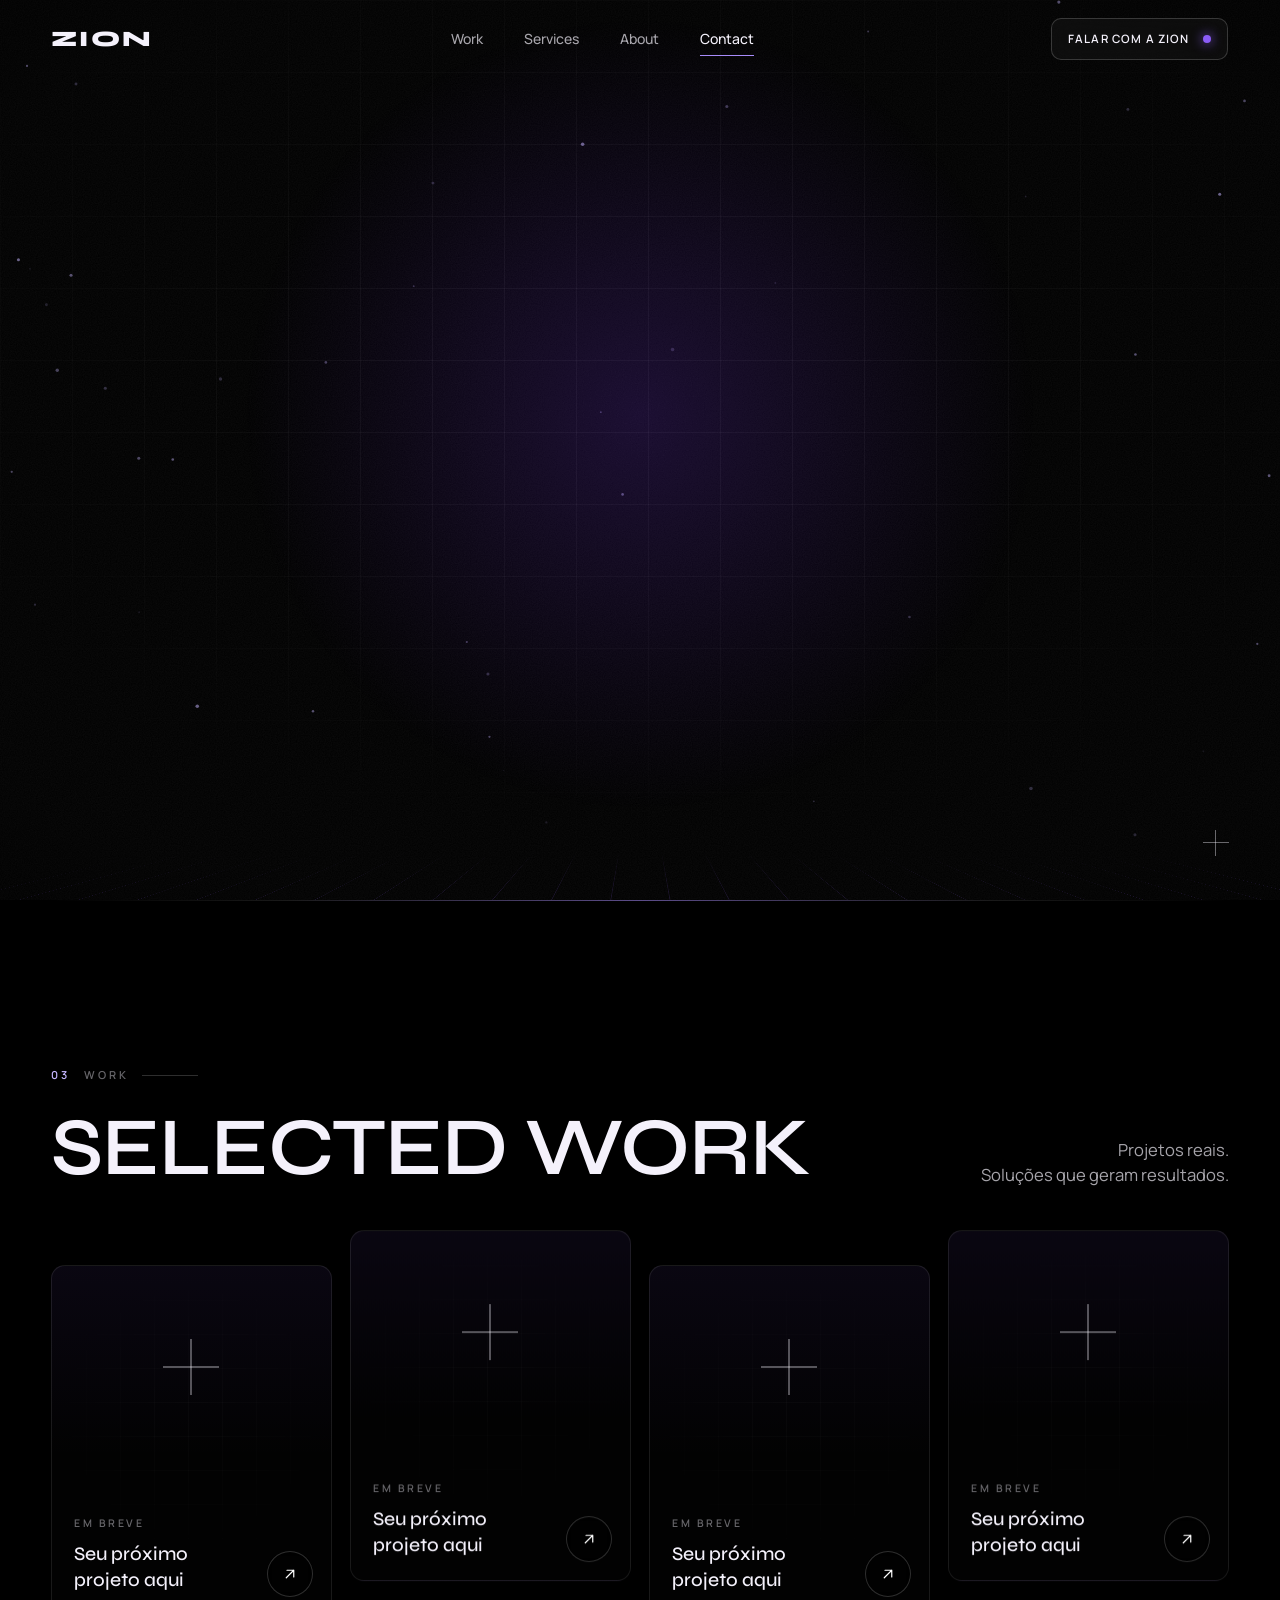
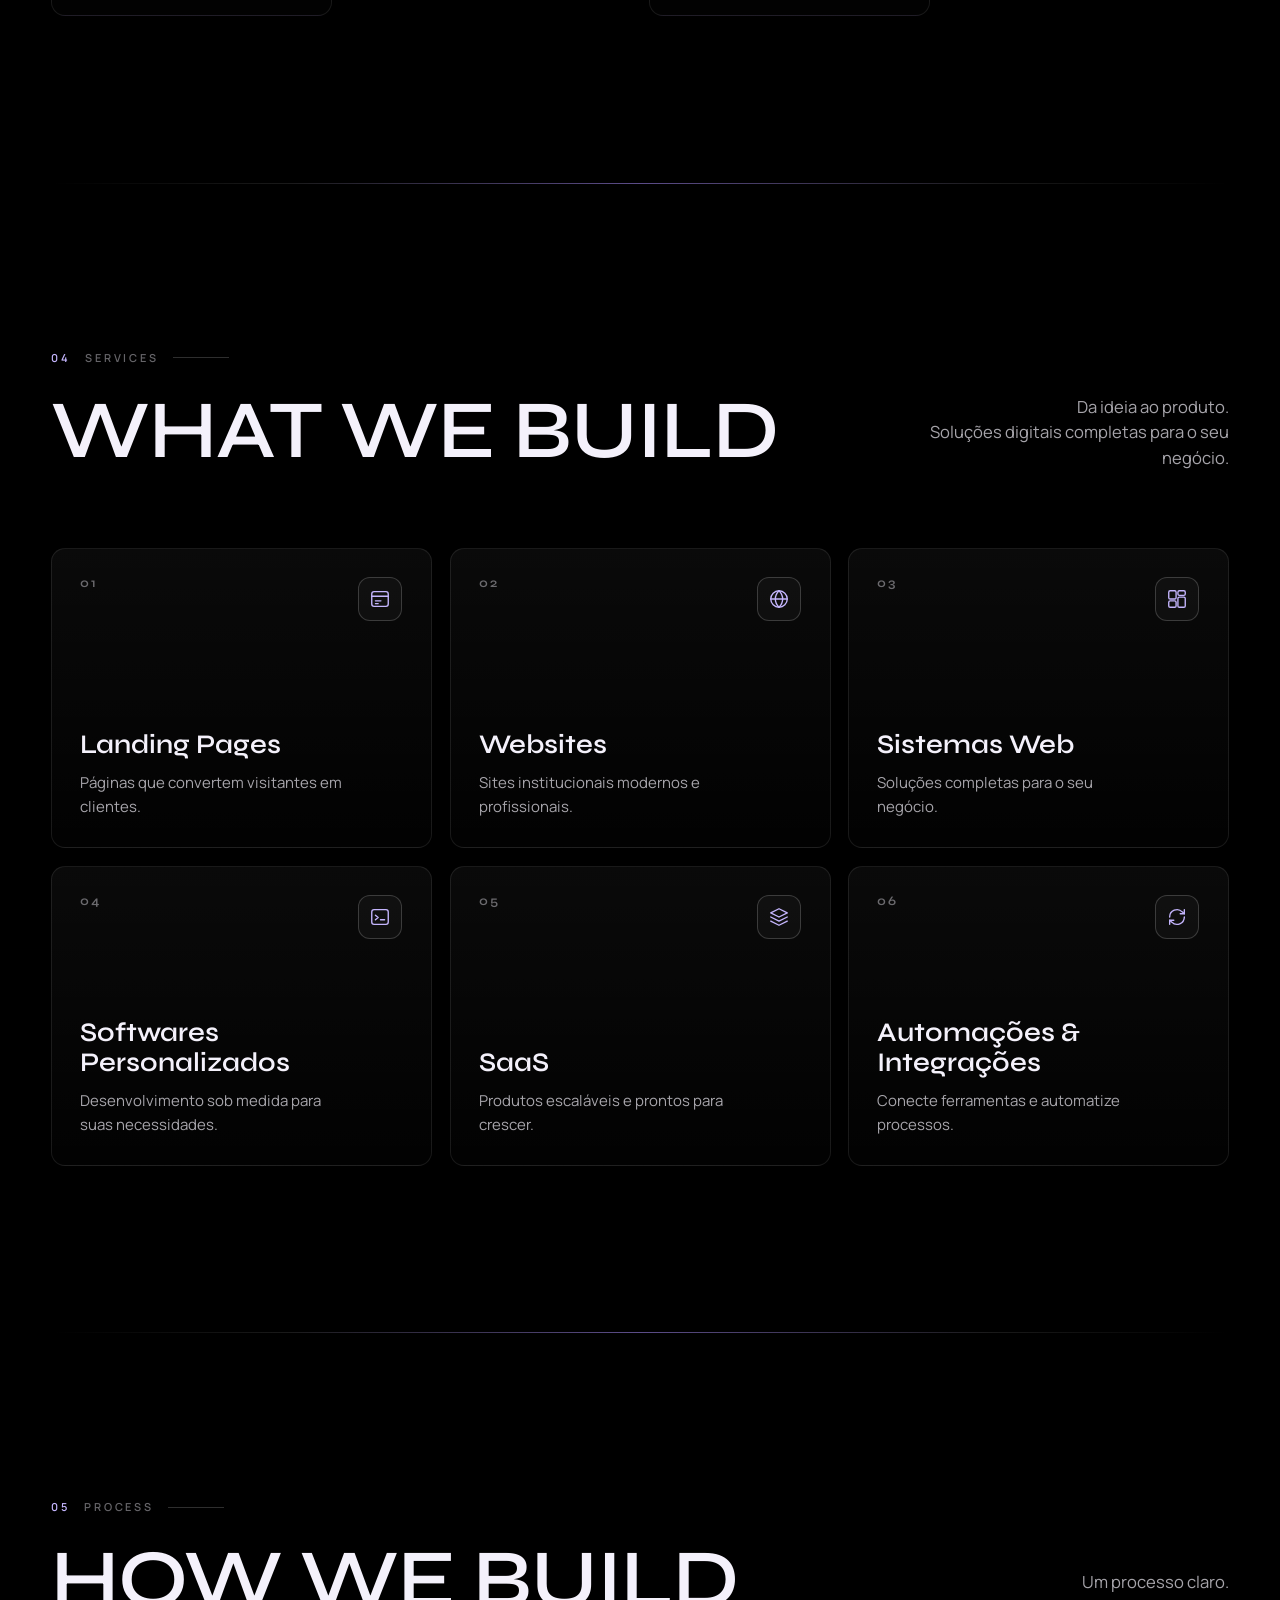
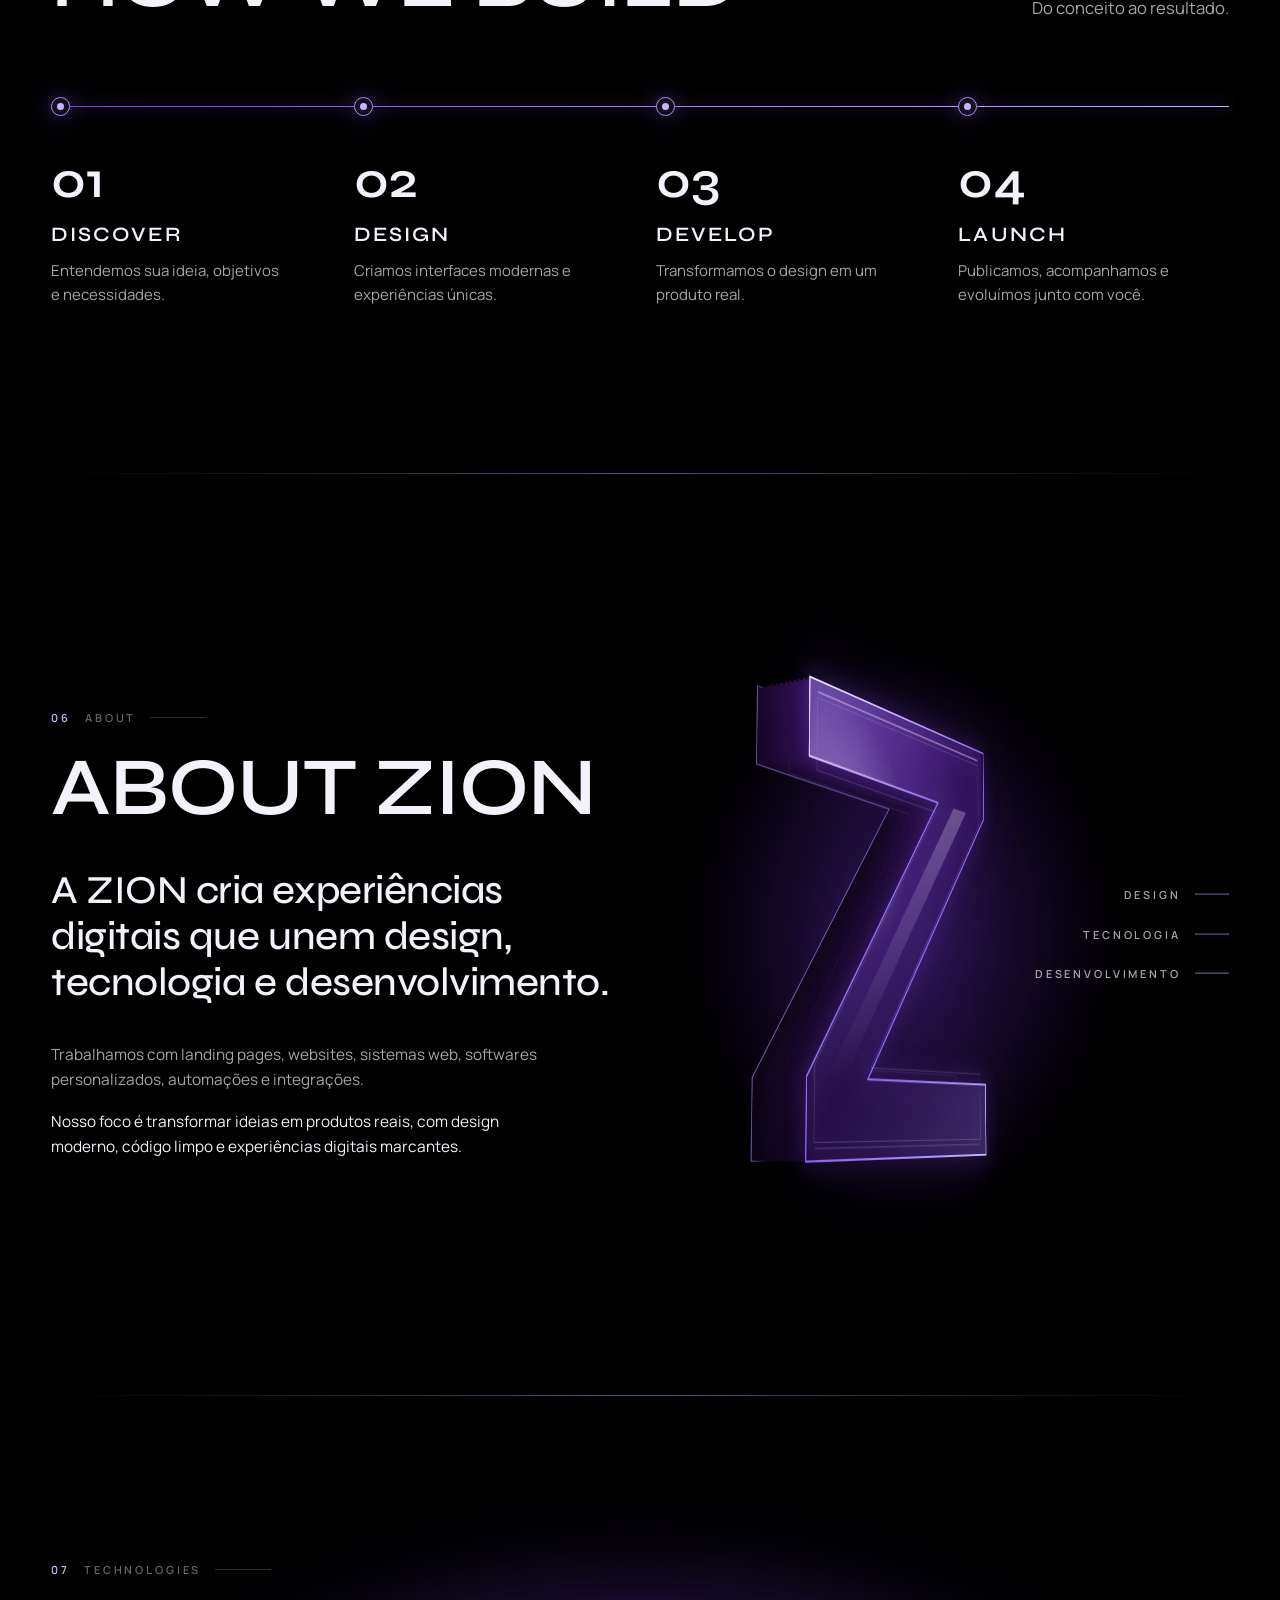
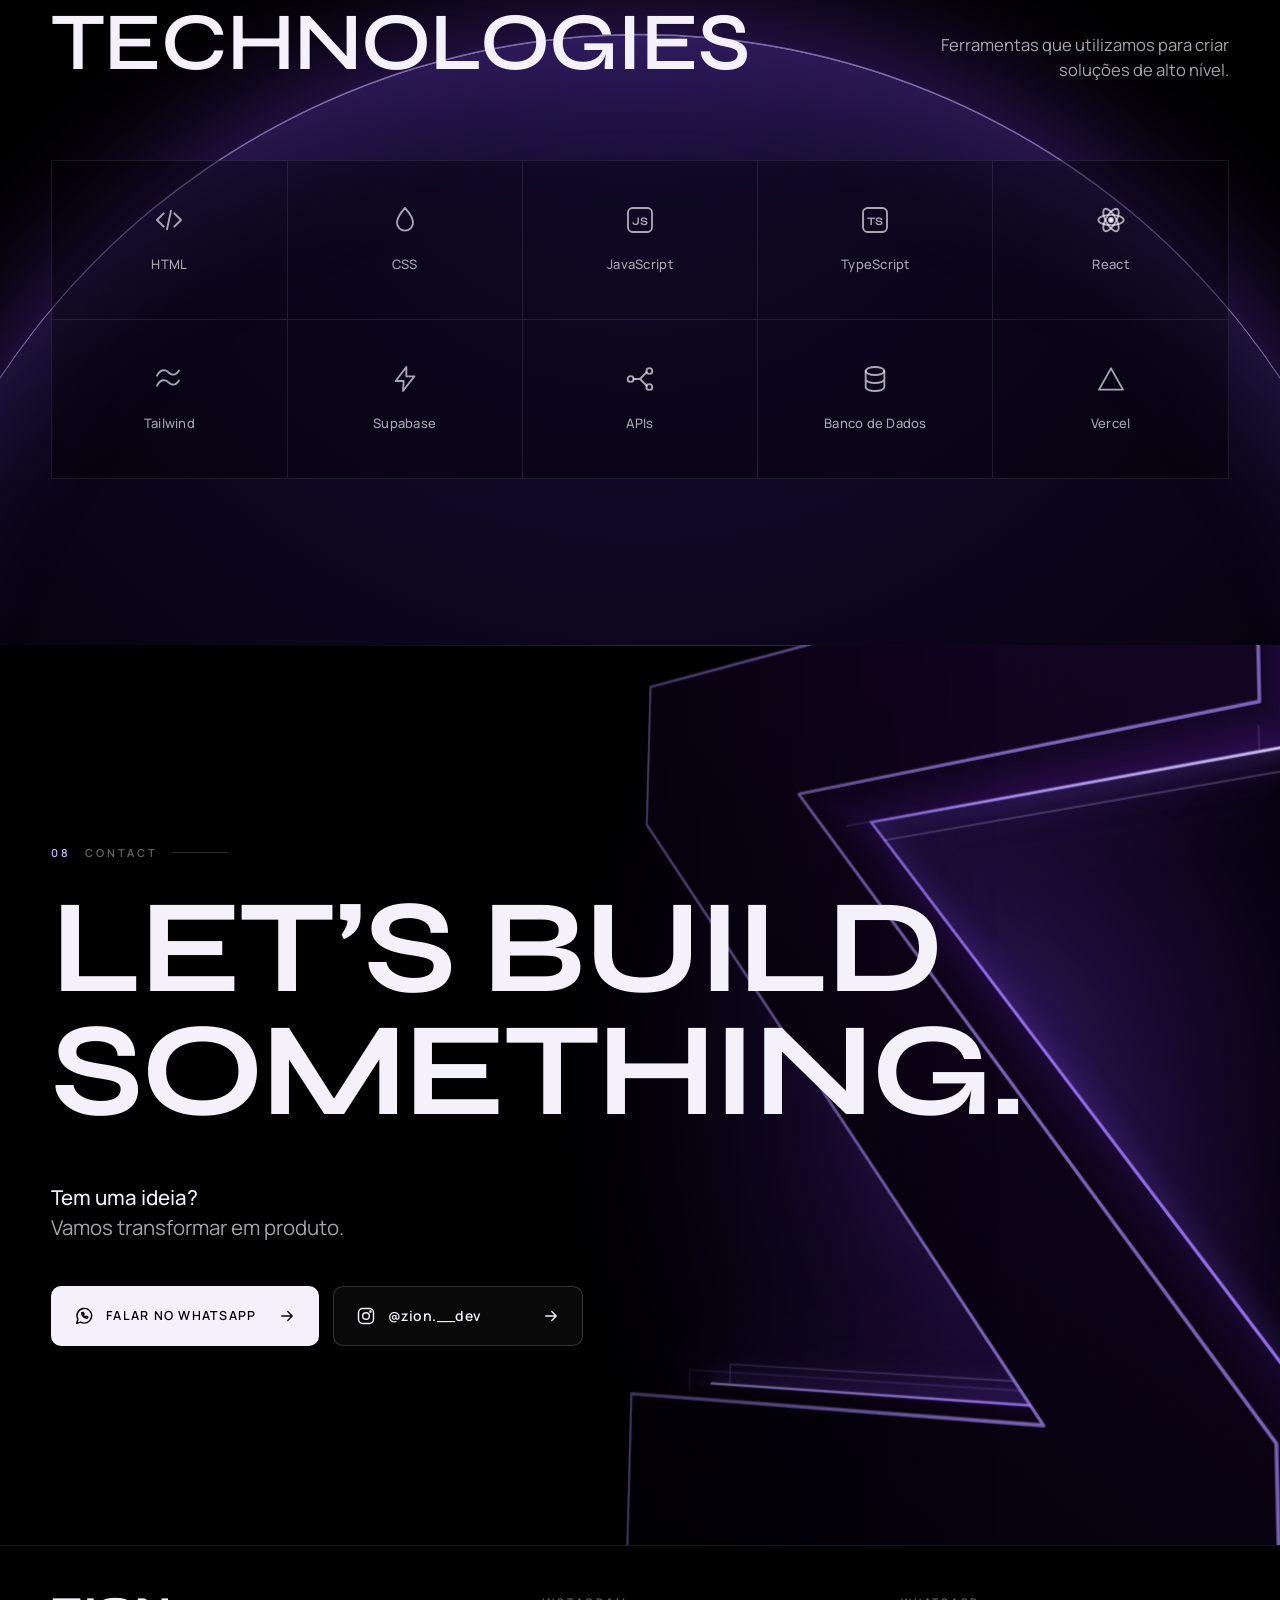
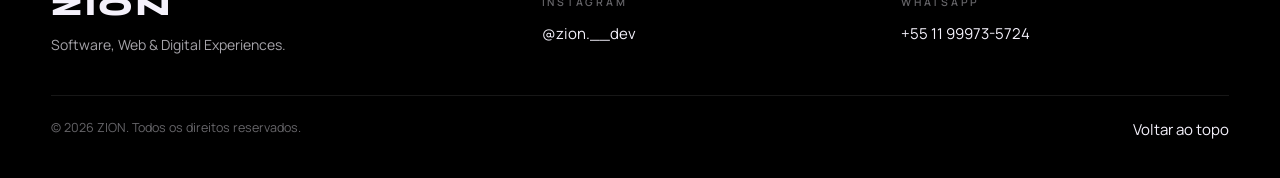
==== commit de1f3871: "Add files via upload" ====
--- a/index.html
+++ b/index.html
@@ -47,15 +47,31 @@
 </script>
 
 <script>
-  /* Marca o documento como "com JS" e decide se o loading aparece (apenas 1x por sessão). */
+  /* Marca o documento como "com JS", decide se o loading aparece (1x por sessão)
+     e liga a REDE DE SEGURANÇA: se o JS falhar, atrasar ou travar em qualquer aparelho,
+     o site entra em "modo seguro" e mostra todo o conteúdo, sem depender de animação. */
   (function () {
     var r = document.documentElement;
     r.classList.add('js');
     var seen = false;
     try { seen = sessionStorage.getItem('zion:loaded') === '1'; } catch (e) {}
     if (!seen) r.classList.add('is-loading');
-    /* rede de segurança: nunca deixa o loading preso */
-    setTimeout(function () { r.classList.remove('is-loading'); }, 9000);
+
+    var z = window.__zion = { booted: false, ready: false };
+    z.safe = function () {
+      if (z.ready) return;
+      r.classList.add('safe');
+      r.classList.remove('is-loading');
+    };
+    /* erro de JavaScript do próprio site antes de terminar de abrir -> modo seguro */
+    window.addEventListener('error', function (e) {
+      var f = (e && e.filename) || '';
+      if (!z.ready && (f.indexOf('app.js') > -1 || f.indexOf('index') > -1 || f === '')) z.safe();
+    });
+    /* app.js não carregou/rodou em 6s -> modo seguro */
+    setTimeout(function () { if (!z.booted) z.safe(); }, 6000);
+    /* a abertura não terminou em 14s -> modo seguro */
+    setTimeout(function () { z.safe(); }, 14000);
   })();
 </script>
 
--- a/style.css
+++ b/style.css
@@ -22,7 +22,7 @@
 }
 
 *, *::before, *::after { box-sizing: border-box; margin: 0; padding: 0; }
-html { -webkit-text-size-adjust: 100%; color-scheme: dark; background: var(--bg); }
+html { -webkit-text-size-adjust: 100%; color-scheme: dark; background: var(--bg); overflow-x: hidden; }
 body {
   background: var(--bg);
   color: var(--ink);
@@ -68,7 +68,7 @@
   mask-image: radial-gradient(ellipse 80% 70% at 50% 40%, #000 20%, transparent 78%);
 }
 .atmos__grain {
-  position: absolute; inset: 0; opacity: .07; mix-blend-mode: screen;
+  position: absolute; inset: 0; opacity: .05;
   background-image: url("data:image/svg+xml;utf8,<svg xmlns='http://www.w3.org/2000/svg' width='180' height='180'><filter id='n'><feTurbulence type='fractalNoise' baseFrequency='.85' numOctaves='2' stitchTiles='stitch'/><feColorMatrix values='0 0 0 0 1  0 0 0 0 1  0 0 0 0 1  0 0 0 .9 0'/></filter><rect width='100%' height='100%' filter='url(%23n)'/></svg>");
 }
 .atmos__vignette {
@@ -314,9 +314,9 @@
    HERO
    ========================================================= */
 .hero {
-  --zw: min(38vw, 58svh);
+  --zw: min(38vw, 58vh);
   position: relative; min-height: 100vh; min-height: 100svh; padding: 116px var(--pad) 64px;
-  display: grid; align-items: stretch; overflow: clip; isolation: isolate;
+  display: grid; align-items: stretch; overflow: hidden; overflow: clip; isolation: isolate;
 }
 .hero__light {
   position: absolute; inset: 0; z-index: 0; pointer-events: none;
@@ -474,7 +474,7 @@
 /* =========================================================
    TECHNOLOGIES
    ========================================================= */
-.tech { overflow: clip; }
+.tech { overflow: hidden; overflow: clip; }
 .tech__planet {
   position: absolute; left: 50%; bottom: 0; width: max(120vw, 1400px); aspect-ratio: 1; border-radius: 50%; z-index: 0;
   transform: translate3d(-50%, 78%, 0);
@@ -502,8 +502,8 @@
 /* =========================================================
    CONTACT
    ========================================================= */
-.contact { min-height: 100vh; min-height: 100svh; display: grid; align-items: center; overflow: clip; isolation: isolate; }
-.contact__z { --zw: min(58vw, 78svh); position: absolute; right: -4vw; top: 50%; translate: 0 -50%; z-index: 0; opacity: .95; }
+.contact { min-height: 100vh; min-height: 100svh; display: grid; align-items: center; overflow: hidden; overflow: clip; isolation: isolate; }
+.contact__z { --zw: min(58vw, 78vh); position: absolute; right: -4vw; top: 50%; translate: 0 -50%; z-index: 0; opacity: .95; }
 .contact__shade { position: absolute; inset: 0; z-index: 1; pointer-events: none; background: linear-gradient(90deg, rgba(0, 0, 0, .92) 8%, rgba(0, 0, 0, .55) 45%, transparent 78%); }
 .contact .wrap { z-index: 2; width: 100%; }
 .contact__title { font: 700 clamp(46px, 10.4vw, 176px)/.92 var(--display); text-transform: uppercase; letter-spacing: -.02em; }
@@ -553,7 +553,7 @@
   .nav__links, .nav__right .btn { display: none; }
   .burger { display: block; }
 
-  .hero { --zw: min(64vw, 40svh); padding-top: 104px; }
+  .hero { --zw: min(64vw, 40vh); padding-top: 104px; }
   .hero__inner { grid-template-columns: 1fr; gap: 34px; }
   .hero__center { order: 1; min-height: calc(var(--zw) * 1.22); }
   .hero__left { order: 2; }
@@ -589,7 +589,7 @@
   .tech__grid { grid-template-columns: repeat(2, minmax(0, 1fr)); }
 
   .contact { align-items: start; padding-top: 128px; }
-  .contact__z { --zw: min(78vw, 46svh); left: 50%; right: auto; top: auto; bottom: 4%; translate: -50% 0; opacity: .85; }
+  .contact__z { --zw: min(78vw, 46vh); left: 50%; right: auto; top: auto; bottom: 4%; translate: -50% 0; opacity: .85; }
   .contact__shade { background: linear-gradient(180deg, rgba(0, 0, 0, .88) 0%, rgba(0, 0, 0, .55) 45%, rgba(0, 0, 0, .1) 100%); }
   .footer__grid { grid-template-columns: 1fr 1fr; }
   .footer__grid > :first-child { grid-column: 1 / -1; }
@@ -618,3 +618,39 @@
   .js [data-reveal], .js [data-intro], .js [data-clip], .js [data-line], .js .split .wi, .js .split--chars .c, .js .work__media { opacity: 1 !important; transform: none !important; filter: none !important; clip-path: none !important; }
   .hero__scroll i::after, .float, .loader__scan { animation: none !important; }
 }
+
+/* usa a altura "pequena" do celular (svh) apenas onde o navegador entende */
+@supports (height: 100svh) {
+  .hero { --zw: min(38vw, 58svh); }
+  .contact__z { --zw: min(58vw, 78svh); }
+  @media (max-width: 1000px) {
+    .hero { --zw: min(64vw, 40svh); }
+    .contact__z { --zw: min(78vw, 46svh); }
+  }
+}
+
+/* =========================================================
+   Celulares e telas de toque: menos efeitos pesados
+   ========================================================= */
+@media (hover: none), (max-width: 700px) {
+  .atmos__grain { display: none; }
+  .btn, .socials, .arrow-btn, .nav.is-solid { -webkit-backdrop-filter: none; backdrop-filter: none; }
+  .btn { background: rgba(20, 16, 32, .85); }
+  .btn--solid { background: var(--ink); }
+  .socials { background: rgba(14, 11, 22, .9); }
+  .arrow-btn { background: rgba(0, 0, 0, .55); }
+  .nav.is-solid { background: rgba(0, 0, 0, .9); }
+  .card, .btn { will-change: auto; }
+  .hero__floor { filter: none; }
+  .z3d__front { filter: drop-shadow(0 0 10px rgba(139, 92, 246, .7)); }
+}
+
+/* =========================================================
+   MODO SEGURO: se algo falhar, tudo aparece sem depender do JS
+   ========================================================= */
+html.safe .loader { display: none !important; }
+html.safe [data-reveal], html.safe [data-intro], html.safe [data-clip], html.safe [data-line],
+html.safe .split .wi, html.safe .split--chars .c, html.safe .work__media {
+  opacity: 1 !important; transform: none !important; filter: none !important; clip-path: none !important; transition: none !important;
+}
+html.safe, html.safe body { overflow: auto !important; }
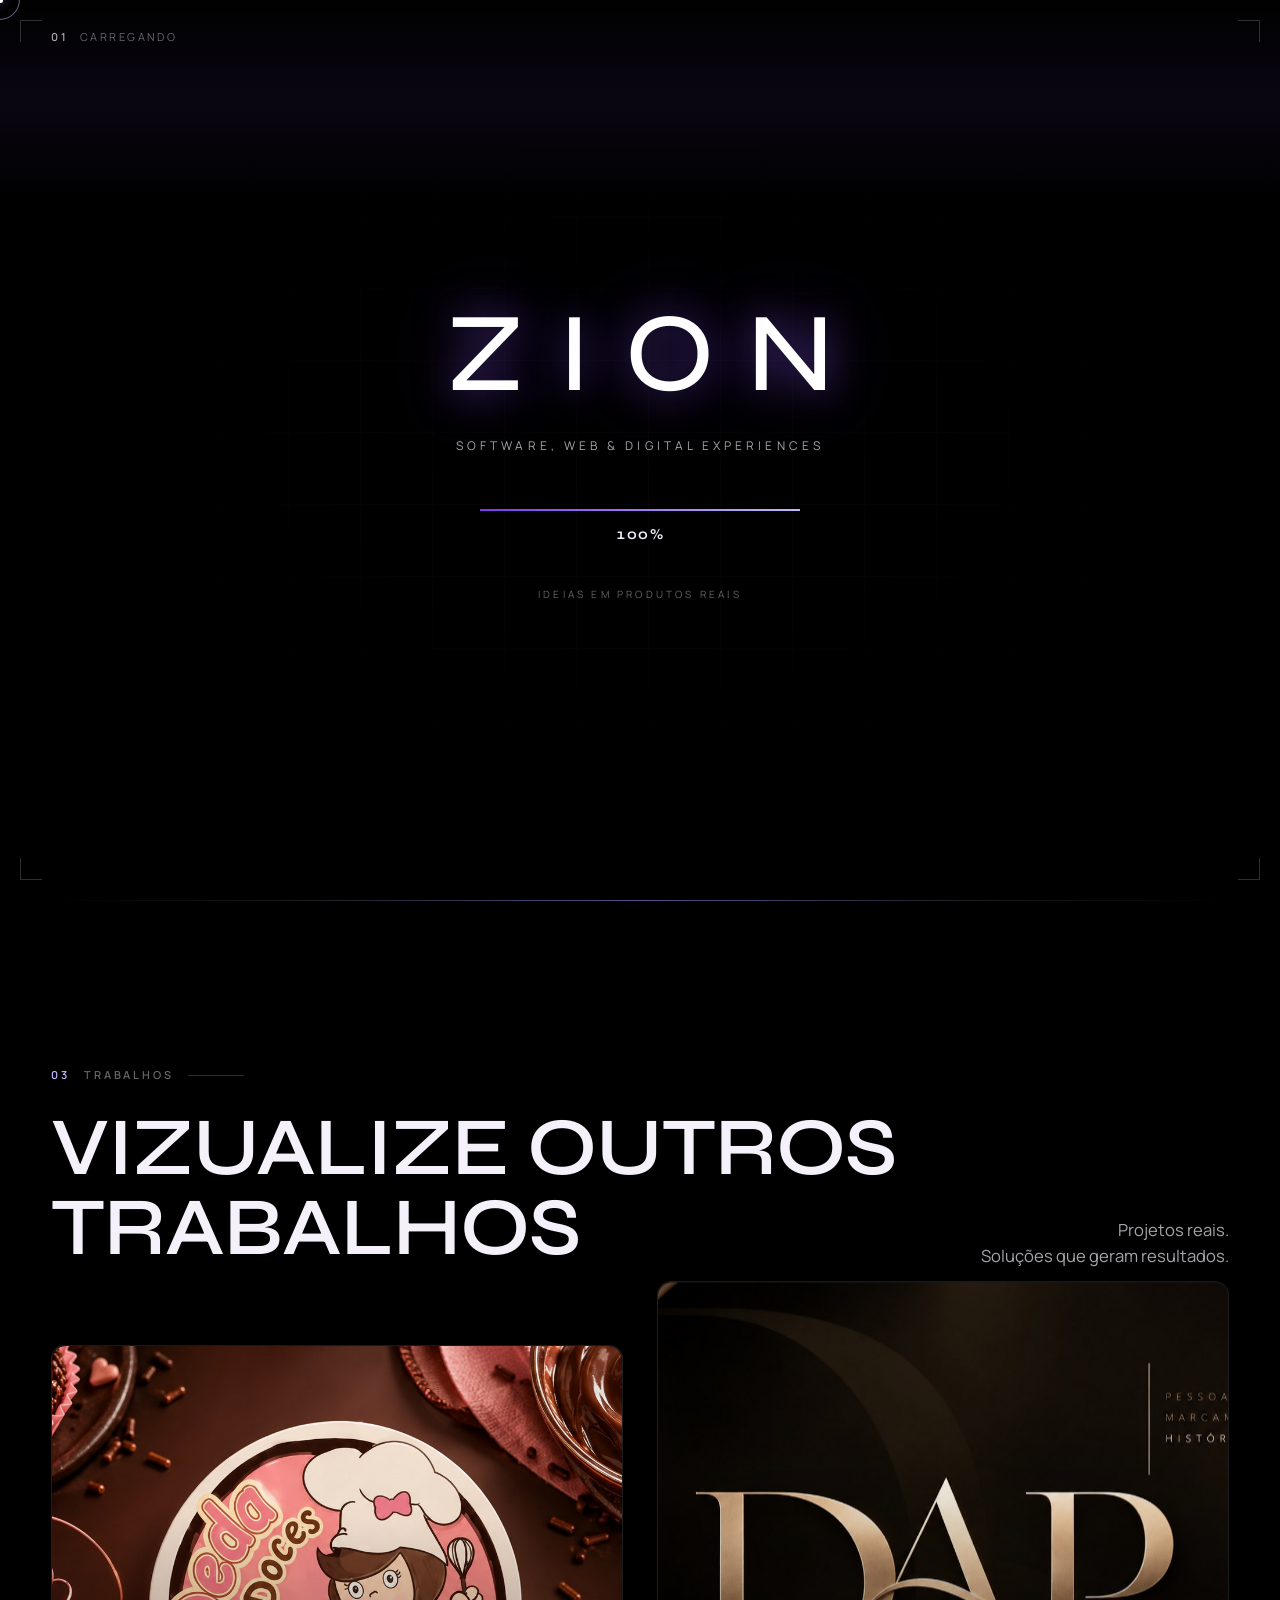
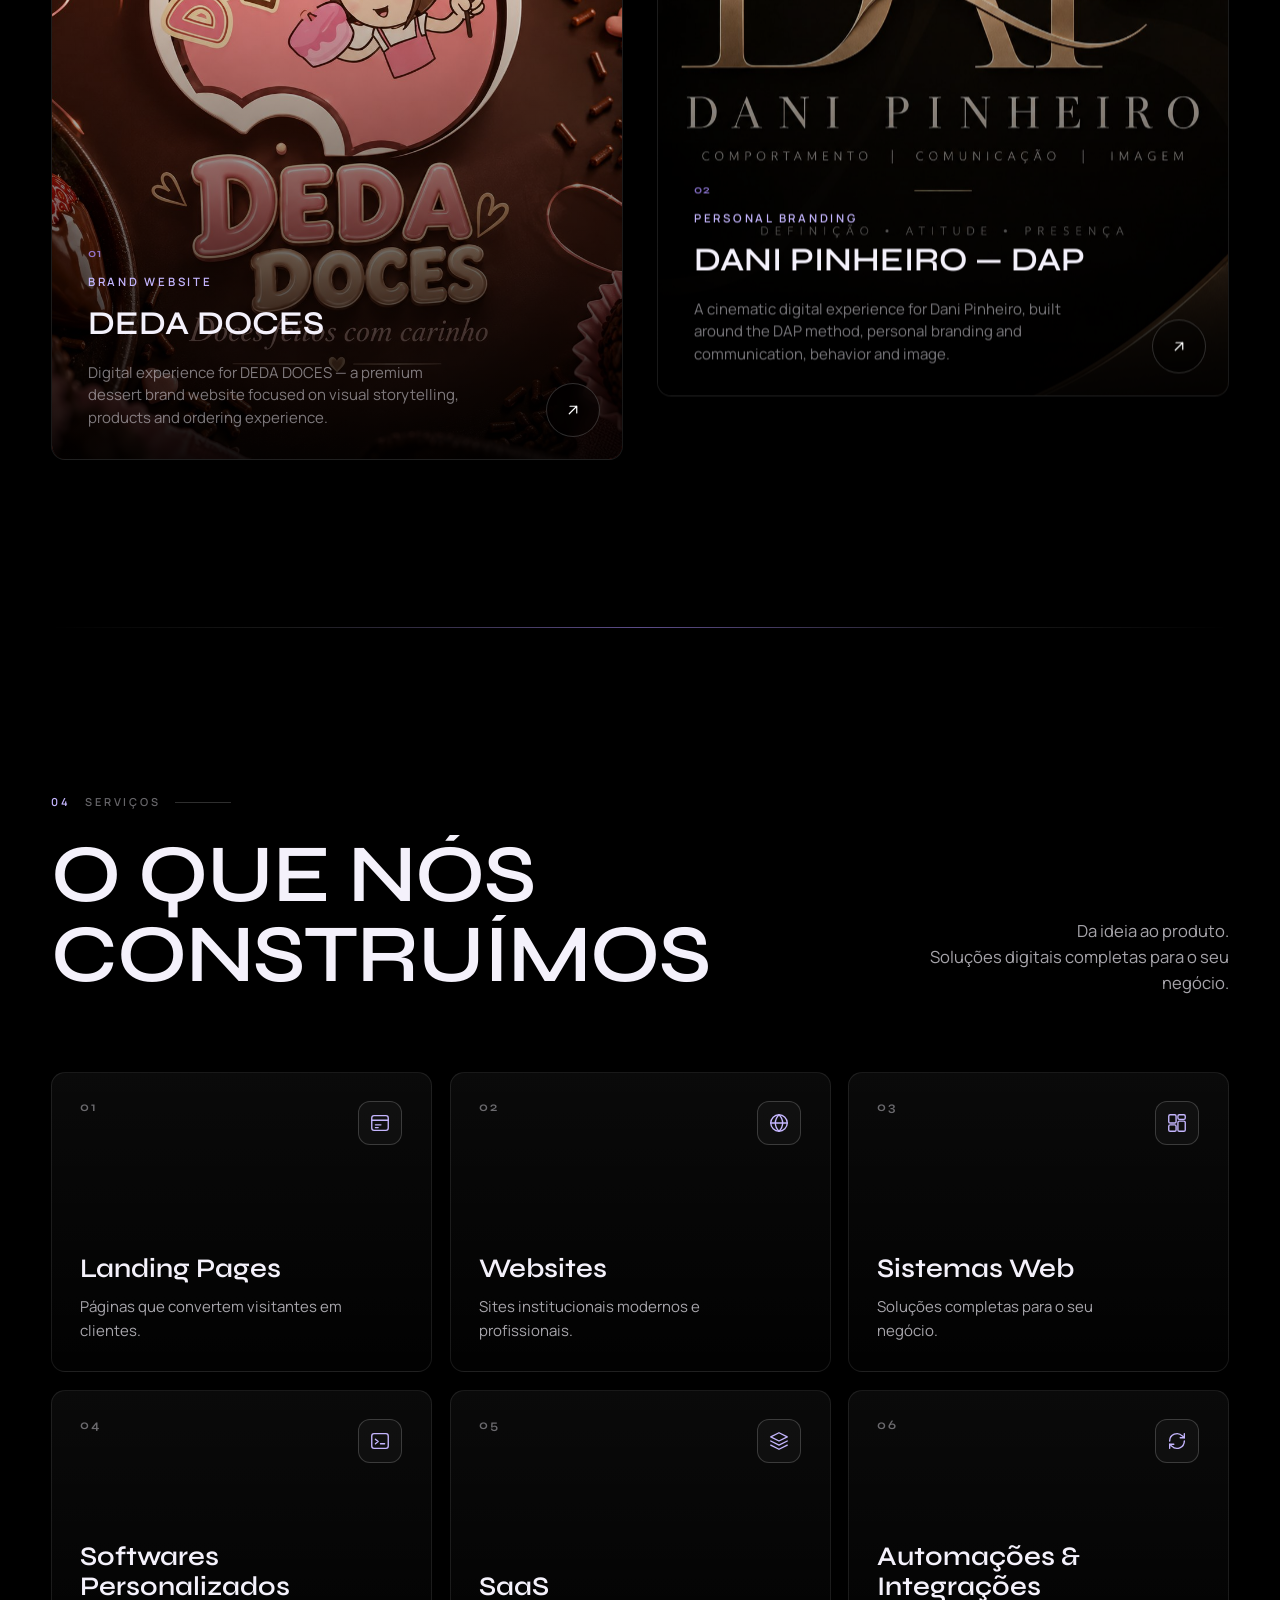
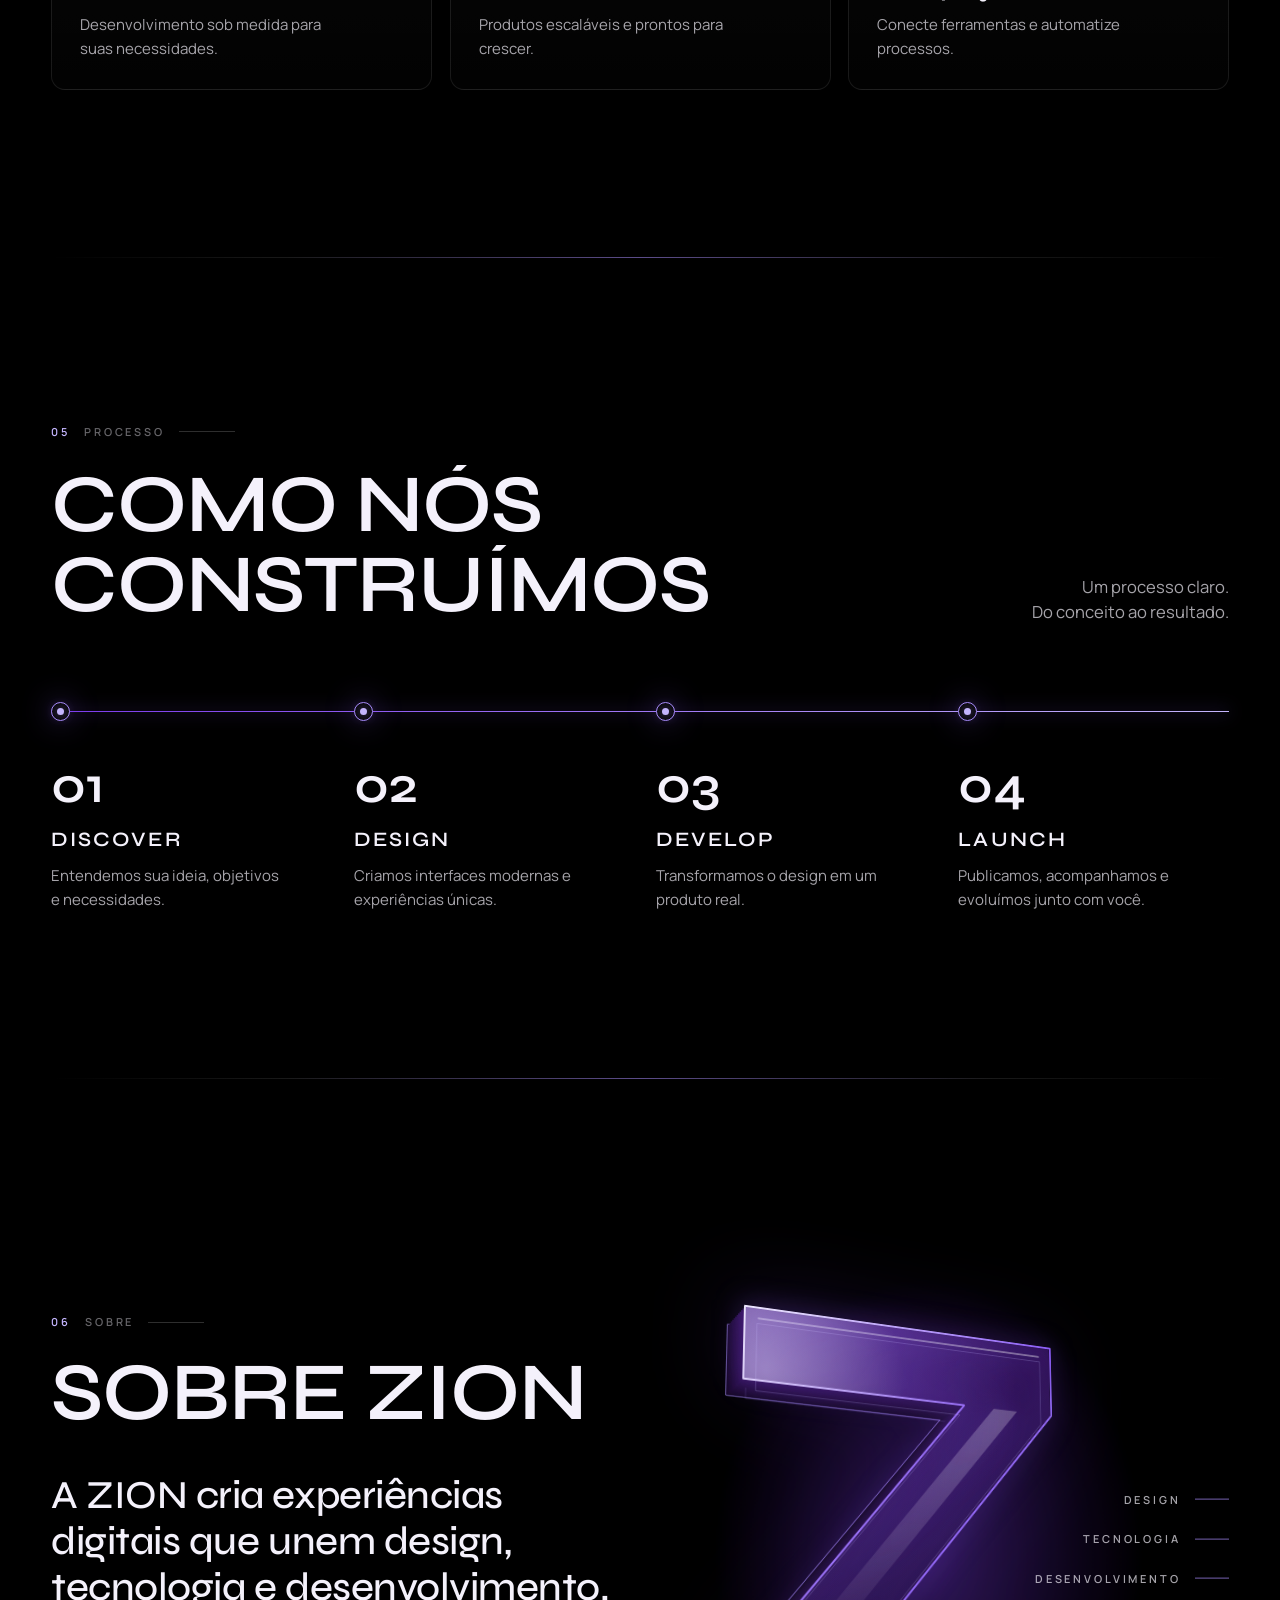
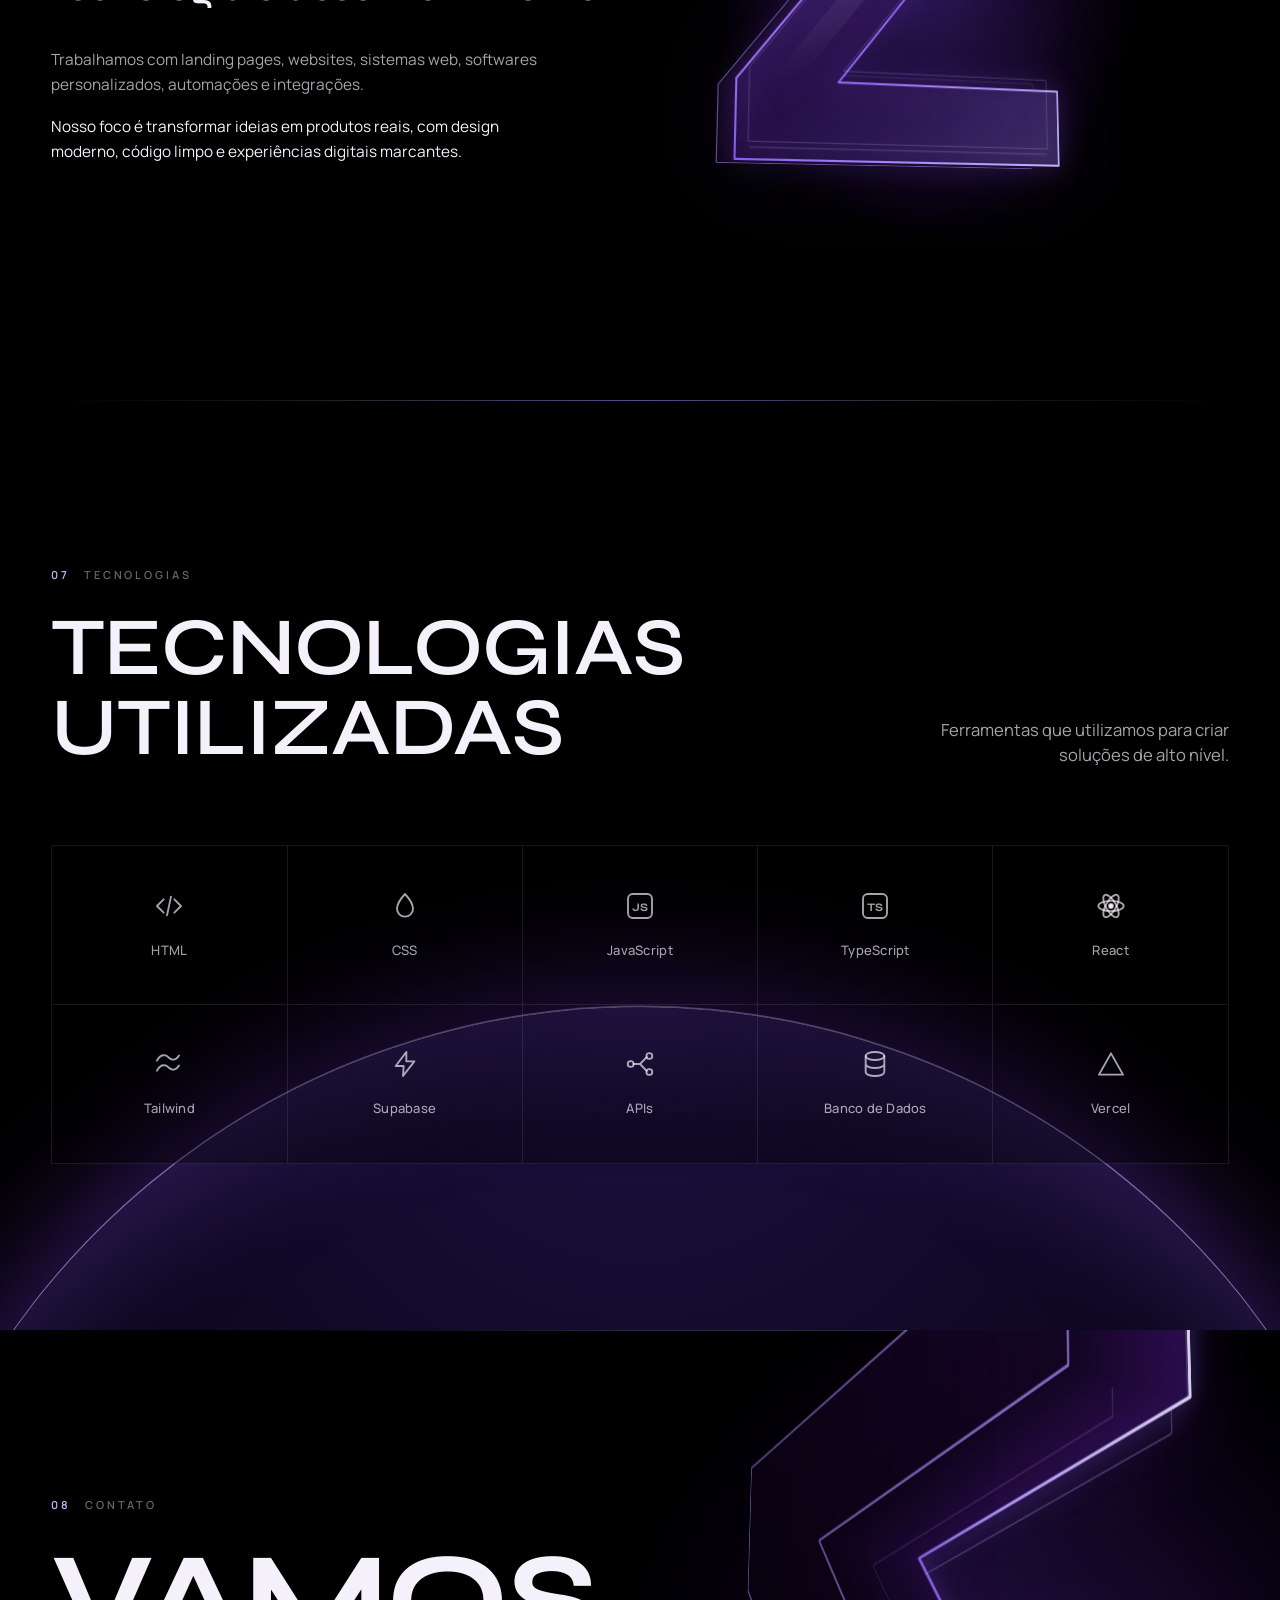
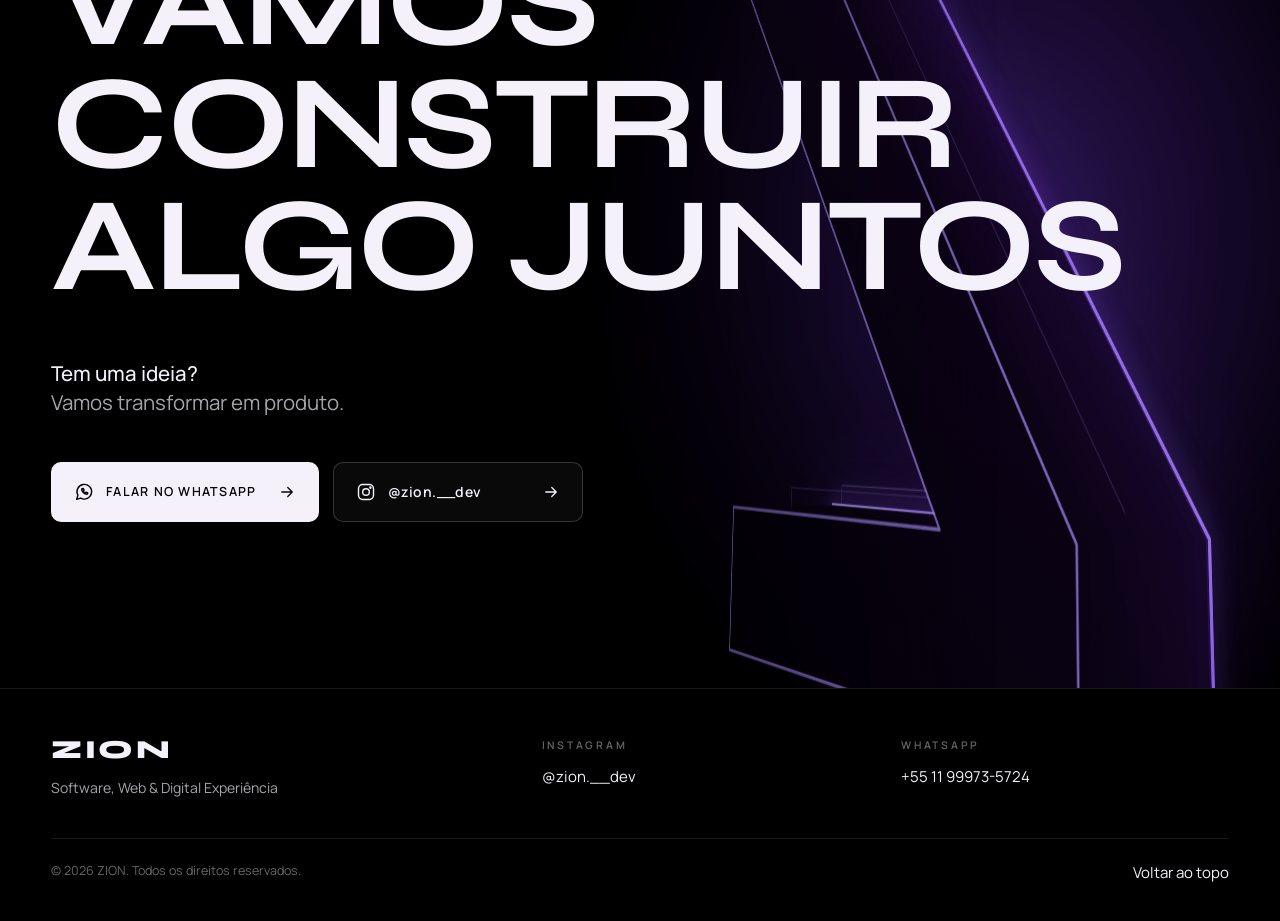
==== commit 56f45e3c: "Update index.html" ====
--- a/index.html
+++ b/index.html
@@ -3,7 +3,7 @@
 <head>
 <meta charset="utf-8">
 <meta name="viewport" content="width=device-width, initial-scale=1, viewport-fit=cover">
-<title>ZION — Software, Web &amp; Digital Experiences</title>
+<title>ZION — Software, Web &amp; Digital Experiência</title>
 <meta name="description" content="A ZION cria landing pages, websites, sistemas, softwares personalizados e experiências digitais modernas.">
 <meta name="robots" content="index, follow, max-image-preview:large">
 <meta name="theme-color" content="#000000">
@@ -99,7 +99,7 @@
   <span class="loader__corner loader__corner--tr"></span>
   <span class="loader__corner loader__corner--bl"></span>
   <span class="loader__corner loader__corner--br"></span>
-  <p class="loader__label"><b>01</b>Loading</p>
+  <p class="loader__label"><b>01</b>Carregando</p>
   <div class="loader__mid">
     <div class="loader__logo"><span style="--i:0">Z</span><span style="--i:1">I</span><span style="--i:2">O</span><span style="--i:3">N</span></div>
     <p class="loader__sub">Software, Web &amp; Digital Experiences</p>
@@ -120,10 +120,10 @@
 <header class="nav" id="nav">
   <a class="logo" href="#top" aria-label="ZION — início">ZION</a>
   <nav class="nav__links" aria-label="Principal">
-    <a href="#work">Work</a>
-    <a href="#services">Services</a>
-    <a href="#about">About</a>
-    <a href="#contact">Contact</a>
+    <a href="#work">Trabalhos</a>
+    <a href="#services">Serviços</a>
+    <a href="#about">Sobre</a>
+    <a href="#contact">Contato</a>
   </nav>
   <div class="nav__right">
     <a class="btn btn--sm" href="https://wa.me/5511999735724?text=Ol%C3%A1!%20Conheci%20a%20ZION%20pelo%20portf%C3%B3lio%20e%20gostaria%20de%20conversar%20sobre%20um%20projeto." target="_blank" rel="noopener" data-magnetic>
@@ -135,11 +135,11 @@
 
 <div class="menu" id="menu" aria-hidden="true">
   <nav aria-label="Menu mobile">
-    <a href="#work" style="--i:0">Work</a>
-    <a href="#services" style="--i:1">Services</a>
-    <a href="#process" style="--i:2">Process</a>
-    <a href="#about" style="--i:3">About</a>
-    <a href="#contact" style="--i:4">Contact</a>
+    <a href="#work" style="--i:0">Trabalhos</a>
+    <a href="#services" style="--i:1">Serviços</a>
+    <a href="#process" style="--i:2">Processo</a>
+    <a href="#about" style="--i:3">Sobre</a>
+    <a href="#contact" style="--i:4">Contato</a>
   </nav>
   <div class="menu__foot">
     <a href="https://instagram.com/zion.__dev" target="_blank" rel="noopener">@zion.__dev</a>
@@ -159,10 +159,10 @@
   <div class="hero__inner">
     <div class="hero__left">
       <ul class="hero__tags" aria-label="Pilares da ZION" data-mouse="7">
-        <li data-intro style="--d:1500">Ideas</li>
+        <li data-intro style="--d:1500">Ideias</li>
         <li data-intro style="--d:1620">Design</li>
-        <li data-intro style="--d:1740">Technology</li>
-        <li data-intro style="--d:1860">Results</li>
+        <li data-intro style="--d:1740">Tecnologia</li>
+        <li data-intro style="--d:1860">Resultados</li>
       </ul>
     </div>
 
@@ -171,9 +171,9 @@
       <div class="hero__title">
         <h1 data-mouse="-9">
           <span class="hero__word" data-split="chars" data-hero style="--d0:650ms">ZION</span>
-          <span class="sr-only"> — Software, Web &amp; Digital Experiences</span>
+          <span class="sr-only"> — Software, Web &amp; Digital Experiências</span>
         </h1>
-        <p class="hero__tag" data-intro style="--d:1350">Software, Web &amp; Digital Experiences</p>
+        <p class="hero__tag" data-intro style="--d:1350">Software, Web &amp; Digital Experiências</p>
       </div>
     </div>
 
@@ -206,8 +206,8 @@
 <section class="section" id="work" aria-labelledby="work-title">
   <div class="wrap">
     <div class="shead">
-      <p class="idx"><b>03</b>Work<i data-line></i></p>
-      <h2 class="h2" id="work-title" data-split="words">Selected Work</h2>
+      <p class="idx"><b>03</b>Trabalhos<i data-line></i></p>
+      <h2 class="h2" id="work-title" data-split="words">Vizualize Outros Trabalhos</h2>
       <p class="shead__note" data-reveal><span>Projetos reais.</span><span>Soluções que geram resultados.</span></p>
     </div>
     <div class="work-grid" id="work-grid"></div>
@@ -220,8 +220,8 @@
 <section class="section" id="services" aria-labelledby="services-title">
   <div class="wrap">
     <div class="shead">
-      <p class="idx"><b>04</b>Services<i data-line></i></p>
-      <h2 class="h2" id="services-title" data-split="words">What we build</h2>
+      <p class="idx"><b>04</b>Serviços<i data-line></i></p>
+      <h2 class="h2" id="services-title" data-split="words">O que nós construímos</h2>
       <p class="shead__note" data-reveal>Da ideia ao produto.<br>Soluções digitais completas para o seu negócio.</p>
     </div>
 
@@ -265,8 +265,8 @@
 <section class="section" id="process" aria-labelledby="process-title">
   <div class="wrap">
     <div class="shead">
-      <p class="idx"><b>05</b>Process<i data-line></i></p>
-      <h2 class="h2" id="process-title" data-split="words">How we build</h2>
+      <p class="idx"><b>05</b>Processo<i data-line></i></p>
+      <h2 class="h2" id="process-title" data-split="words">Como nós construímos</h2>
       <p class="shead__note" data-reveal><span>Um processo claro.</span><span>Do conceito ao resultado.</span></p>
     </div>
 
@@ -286,8 +286,8 @@
 <section class="section" id="about" aria-labelledby="about-title">
   <div class="wrap about">
     <div class="about__text">
-      <p class="idx"><b>06</b>About<i data-line></i></p>
-      <h2 class="h2" id="about-title" data-split="words" style="margin-top:22px">About ZION</h2>
+      <p class="idx"><b>06</b>Sobre<i data-line></i></p>
+      <h2 class="h2" id="about-title" data-split="words" style="margin-top:22px">Sobre ZION</h2>
       <p class="about__lead" data-reveal>A ZION cria experiências digitais que unem design, tecnologia e desenvolvimento.</p>
       <div class="about__body" data-reveal>
         <p>Trabalhamos com landing pages, websites, sistemas web, softwares personalizados, automações e integrações.</p>
@@ -313,8 +313,8 @@
   <div class="tech__planet" data-parallax="-0.05" aria-hidden="true"></div>
   <div class="wrap">
     <div class="shead">
-      <p class="idx"><b>07</b>Technologies<i data-line></i></p>
-      <h2 class="h2" id="tech-title" data-split="words">Technologies</h2>
+      <p class="idx"><b>07</b>Tecnologias<i data-line></i></p>
+      <h2 class="h2" id="tech-title" data-split="words">Tecnologias Utilizadas</h2>
       <p class="shead__note" data-reveal>Ferramentas que utilizamos para criar soluções de alto nível.</p>
     </div>
 
@@ -340,8 +340,8 @@
   <div class="contact__z z3d" data-z="contact" data-layers="12" aria-hidden="true"></div>
   <div class="contact__shade" aria-hidden="true"></div>
   <div class="wrap">
-    <p class="idx" style="margin-bottom:26px"><b>08</b>Contact<i data-line></i></p>
-    <h2 class="contact__title" id="contact-title" data-split="words"><span class="line">Let’s build</span><span class="line">something.</span></h2>
+    <p class="idx" style="margin-bottom:26px"><b>08</b>Contato<i data-line></i></p>
+    <h2 class="contact__title" id="contact-title" data-split="words"><span class="line">Vamos construir</span><span class="line">Algo Juntos</span></h2>
     <p class="contact__copy" data-reveal><strong>Tem uma ideia?</strong>Vamos transformar em produto.</p>
     <div class="contact__ctas" data-reveal style="--i:2">
       <a class="btn btn--solid" href="https://wa.me/5511999735724?text=Ol%C3%A1!%20Conheci%20a%20ZION%20pelo%20portf%C3%B3lio%20e%20gostaria%20de%20conversar%20sobre%20um%20projeto." target="_blank" rel="noopener" data-magnetic>
@@ -361,7 +361,7 @@
      ========================================================= -->
 <footer class="footer">
   <div class="footer__grid">
-    <div class="footer__brand">ZION<small>Software, Web &amp; Digital Experiences.</small></div>
+    <div class="footer__brand">ZION<small>Software, Web &amp; Digital Experiência</small></div>
     <div><h3>Instagram</h3><a href="https://instagram.com/zion.__dev" target="_blank" rel="noopener">@zion.__dev</a></div>
     <div><h3>WhatsApp</h3><a href="https://wa.me/5511999735724" target="_blank" rel="noopener">+55 11 99973-5724</a></div>
   </div>
--- a/style.css
+++ b/style.css
@@ -428,6 +428,37 @@
 .work--empty .work__title { font-weight: 500; font-size: clamp(17px, 1.5vw, 20px); color: var(--ink); }
 .work--empty .work__cat { color: var(--ink-3); }
 
+/* --------------------------------------------------------------
+   Cases em destaque: quando há só 1–2 projetos reais (sem cards
+   de espera), a grade abre em 2 colunas generosas para que cada
+   case ganhe presença cinematográfica — mesma linguagem visual,
+   apenas mais espaço para a imagem e para a leitura do case.
+   -------------------------------------------------------------- */
+.work-grid.work-grid--feature { grid-template-columns: repeat(2, minmax(0, 1fr)); gap: clamp(20px, 2.6vw, 44px); }
+.work.work--feature { aspect-ratio: 4 / 5; }
+.work--feature .work__media::after { background: linear-gradient(180deg, rgba(0, 0, 0, .02) 24%, rgba(0, 0, 0, .92) 100%); }
+.work--feature .work__meta { padding: clamp(26px, 2.8vw, 44px); padding-right: clamp(74px, 6.4vw, 96px); }
+.work--feature .work__num {
+  display: block; font: 600 12px/1 var(--display); letter-spacing: .06em; color: var(--v3);
+  margin-bottom: 14px; opacity: .8;
+}
+.work--feature .work__cat { font-size: 11.5px; margin-bottom: 12px; }
+.work--feature .work__title { font-size: clamp(26px, 2.6vw, 36px); }
+.work--feature .work__desc {
+  margin-top: 14px; max-width: 42ch; font-size: 15px; color: var(--ink-2);
+  opacity: .72; transform: translateY(6px);
+  transition: opacity .6s var(--ease), transform .6s var(--ease);
+}
+.work--feature:hover .work__desc { opacity: 1; transform: translateY(0); }
+.work--feature .arrow-btn { width: 54px; height: 54px; right: 22px; bottom: 22px; }
+@media (max-width: 1180px) { .work.work--feature { aspect-ratio: 5 / 4.4; } }
+@media (max-width: 620px) {
+  .work-grid.work-grid--feature { grid-template-columns: 1fr; }
+  .work.work--feature { aspect-ratio: 4 / 5; }
+  .work--feature .work__meta { padding: 22px; padding-right: 84px; }
+  .work--feature .work__title { font-size: clamp(21px, 5vw, 26px); }
+}
+
 /* =========================================================
    SERVICES
    ========================================================= */
